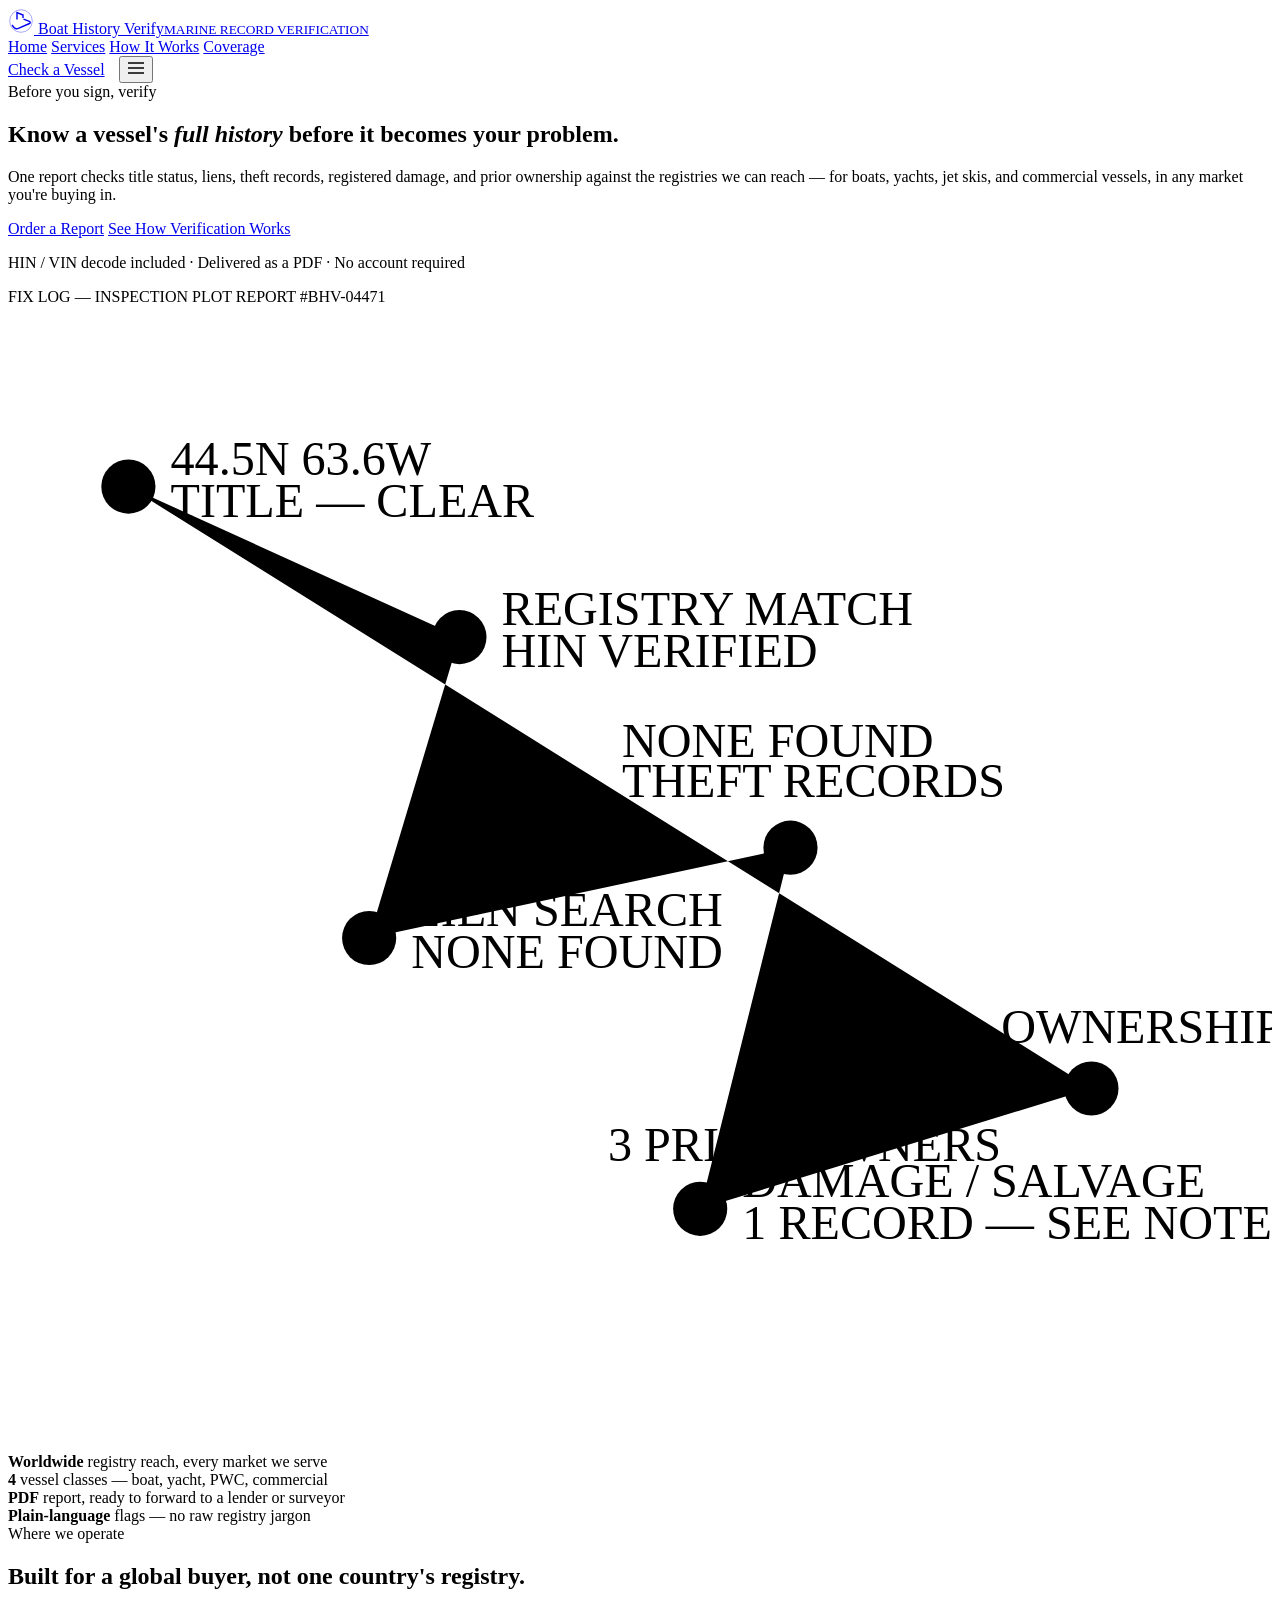
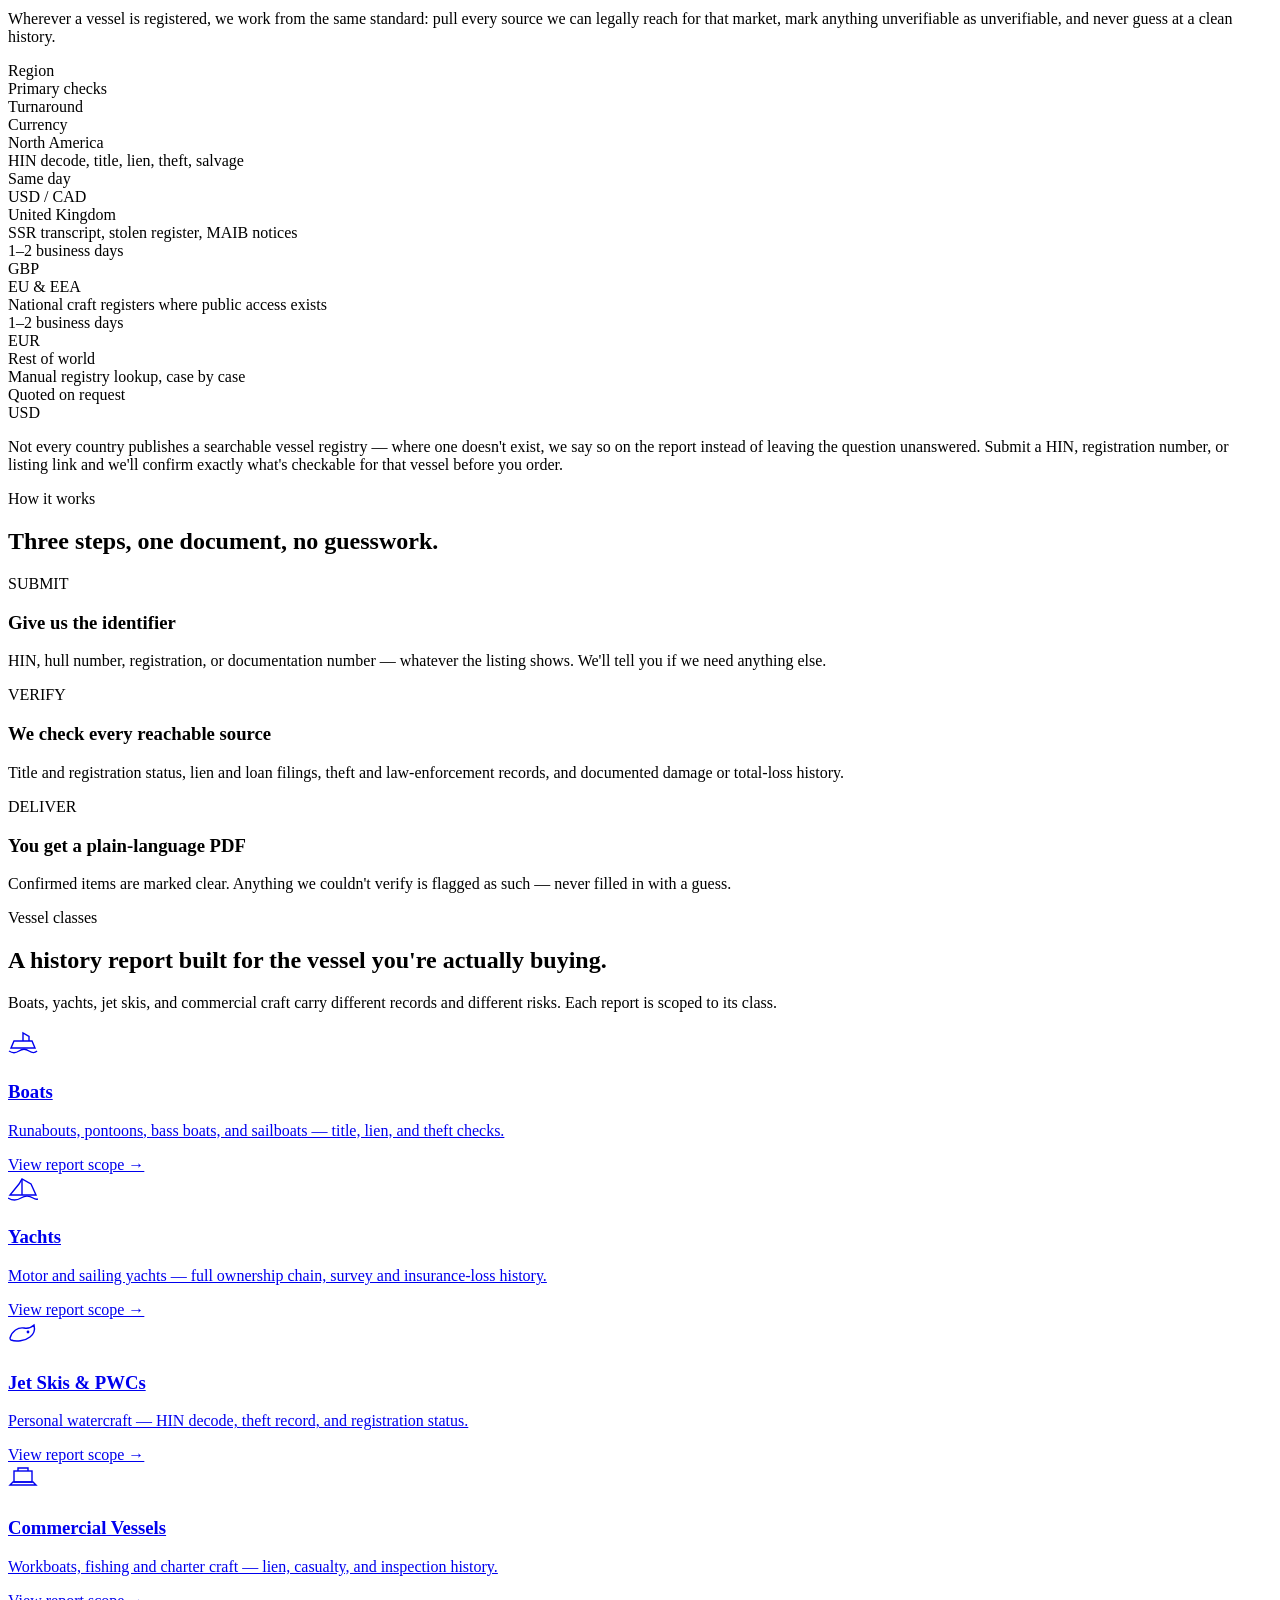
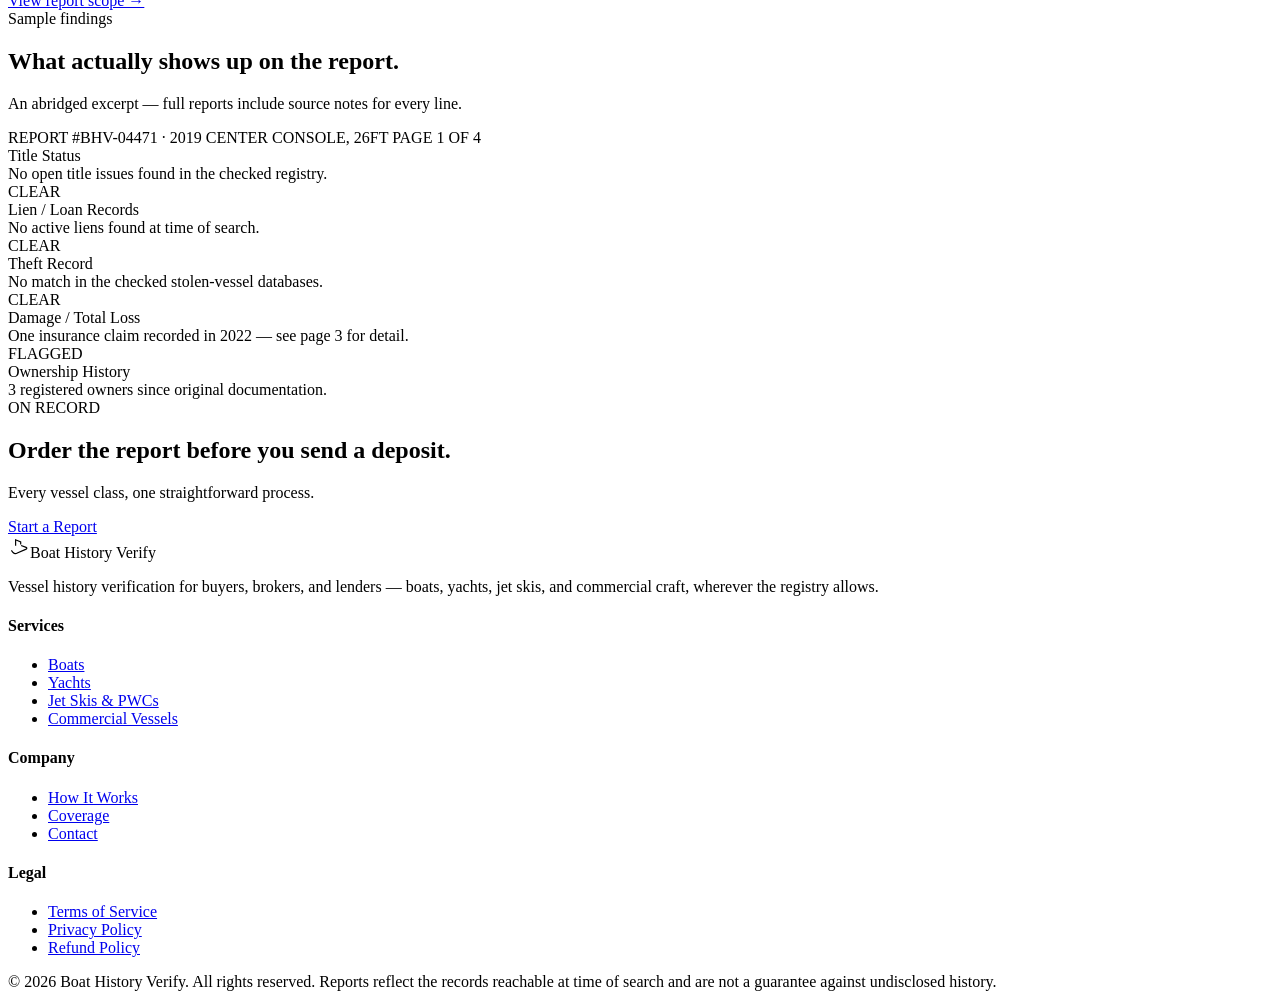
==== index.html @ 454a1ae3 "Create index.html" ====
<!DOCTYPE html>
<html lang="en">
<head>
<meta charset="UTF-8">
<meta name="viewport" content="width=device-width, initial-scale=1.0">
<title>Boat History Verify — Vessel History Reports, Worldwide</title>
<meta name="description" content="Verify a boat, yacht, jet ski, or commercial vessel before you buy. Title, lien, theft, and damage history checked against available registries worldwide.">
<link rel="icon" href="data:,">
<link rel="stylesheet" href="styles.css">
</head>
<body>

<header class="site-header">
  <div class="wrap">
    <a href="index.html" class="brand">
      <span class="mark">
        <svg width="26" height="26" viewBox="0 0 26 26" fill="none">
          <path d="M4 17L6 19.5C7.5 21 9.5 21 11 20L21.5 15.5C22.5 15 22.5 13.8 21.4 13.4L15.5 11.2" stroke="currentColor" stroke-width="1.4"/>
          <path d="M9 11.5V4.5L15 7V10" stroke="currentColor" stroke-width="1.4"/>
          <circle cx="13" cy="13" r="11.3" stroke="currentColor" stroke-width="1" opacity="0.35"/>
        </svg>
      </span>
      <span>Boat History Verify<small>MARINE RECORD VERIFICATION</small></span>
    </a>

    <nav class="primary-nav" id="primaryNav">
      <a href="index.html" class="active">Home</a>
      <a href="services.html">Services</a>
      <a href="index.html#how-it-works">How It Works</a>
      <a href="index.html#coverage">Coverage</a>
    </nav>

    <div style="display:flex; align-items:center; gap:14px;">
      <a href="services.html" class="btn btn-brass header-cta">Check a Vessel</a>
      <button class="menu-toggle" id="menuToggle" aria-label="Toggle menu" aria-expanded="false">
        <svg width="18" height="18" viewBox="0 0 18 18" fill="none"><path d="M1 4H17M1 9H17M1 14H17" stroke="currentColor" stroke-width="1.5"/></svg>
      </button>
    </div>
  </div>
</header>

<section class="hero chart-ground">
  <div class="wrap">
    <div>
      <span class="eyebrow">Before you sign, verify</span>
      <h1>Know a vessel's <em>full history</em> before it becomes your problem.</h1>
      <p class="lede">One report checks title status, liens, theft records, registered damage, and prior ownership against the registries we can reach — for boats, yachts, jet skis, and commercial vessels, in any market you're buying in.</p>
      <div class="cta-row">
        <a href="services.html" class="btn btn-brass">Order a Report</a>
        <a href="#how-it-works" class="btn btn-ghost">See How Verification Works</a>
      </div>
      <p class="fine">HIN / VIN decode included · Delivered as a PDF · No account required</p>
    </div>

    <div class="chartfix reveal">
      <div class="chartfix-head">
        <span>FIX LOG — INSPECTION PLOT</span>
        <span>REPORT #BHV-04471</span>
      </div>
      <svg viewBox="0 0 420 380" xmlns="http://www.w3.org/2000/svg">
        <path class="fix-route" d="M40,60 L150,110 L120,210 L260,180 L230,300 L360,260"/>

        <g class="fix-pin">
          <circle cx="40" cy="60" r="4"/>
          <circle class="ring" cx="40" cy="60" r="9"/>
        </g>
        <text x="54" y="56" class="fix-label dim">44.5N 63.6W</text>
        <text x="54" y="70" class="fix-label status">TITLE — CLEAR</text>

        <g class="fix-pin">
          <circle cx="150" cy="110" r="4"/>
          <circle class="ring" cx="150" cy="110" r="9"/>
        </g>
        <text x="164" y="106" class="fix-label dim">REGISTRY MATCH</text>
        <text x="164" y="120" class="fix-label status">HIN VERIFIED</text>

        <g class="fix-pin">
          <circle cx="120" cy="210" r="4"/>
          <circle class="ring" cx="120" cy="210" r="9"/>
        </g>
        <text x="134" y="206" class="fix-label dim">LIEN SEARCH</text>
        <text x="134" y="220" class="fix-label status">NONE FOUND</text>

        <g class="fix-pin">
          <circle cx="260" cy="180" r="4"/>
          <circle class="ring" cx="260" cy="180" r="9"/>
        </g>
        <text x="204" y="163" class="fix-label dim">THEFT RECORDS</text>
        <text x="204" y="150" class="fix-label status">NONE FOUND</text>

        <g class="fix-pin">
          <circle cx="230" cy="300" r="4"/>
          <circle class="ring" cx="230" cy="300" r="9"/>
        </g>
        <text x="244" y="296" class="fix-label dim">DAMAGE / SALVAGE</text>
        <text x="244" y="310" class="fix-label status">1 RECORD — SEE NOTE</text>

        <g class="fix-pin">
          <circle cx="360" cy="260" r="4"/>
          <circle class="ring" cx="360" cy="260" r="9"/>
        </g>
        <text x="330" y="245" class="fix-label dim">OWNERSHIP</text>
        <text x="330" y="284" text-anchor="end" class="fix-label status">3 PRIOR OWNERS</text>
      </svg>
    </div>
  </div>
</section>

<div class="trust-strip">
  <div class="wrap">
    <div class="trust-item"><b>Worldwide</b> registry reach, every market we serve</div>
    <div class="trust-item"><b>4</b> vessel classes — boat, yacht, PWC, commercial</div>
    <div class="trust-item"><b>PDF</b> report, ready to forward to a lender or surveyor</div>
    <div class="trust-item"><b>Plain-language</b> flags — no raw registry jargon</div>
  </div>
</div>

<section class="section on-paper" id="coverage">
  <div class="wrap">
    <div class="section-head">
      <span class="eyebrow">Where we operate</span>
      <h2>Built for a global buyer, not one country's registry.</h2>
      <p>Wherever a vessel is registered, we work from the same standard: pull every source we can legally reach for that market, mark anything unverifiable as unverifiable, and never guess at a clean history.</p>
    </div>

    <div class="ledger">
      <div class="ledger-row head">
        <div class="ledger-cell">Region</div>
        <div class="ledger-cell">Primary checks</div>
        <div class="ledger-cell">Turnaround</div>
        <div class="ledger-cell">Currency</div>
      </div>
      <div class="ledger-row">
        <div class="ledger-cell">North America</div>
        <div class="ledger-cell">HIN decode, title, lien, theft, salvage</div>
        <div class="ledger-cell">Same day</div>
        <div class="ledger-cell">USD / CAD</div>
      </div>
      <div class="ledger-row">
        <div class="ledger-cell">United Kingdom</div>
        <div class="ledger-cell">SSR transcript, stolen register, MAIB notices</div>
        <div class="ledger-cell">1–2 business days</div>
        <div class="ledger-cell">GBP</div>
      </div>
      <div class="ledger-row">
        <div class="ledger-cell">EU &amp; EEA</div>
        <div class="ledger-cell">National craft registers where public access exists</div>
        <div class="ledger-cell">1–2 business days</div>
        <div class="ledger-cell">EUR</div>
      </div>
      <div class="ledger-row">
        <div class="ledger-cell">Rest of world</div>
        <div class="ledger-cell">Manual registry lookup, case by case</div>
        <div class="ledger-cell">Quoted on request</div>
        <div class="ledger-cell">USD</div>
      </div>
    </div>
    <p class="coverage-note">Not every country publishes a searchable vessel registry — where one doesn't exist, we say so on the report instead of leaving the question unanswered. Submit a HIN, registration number, or listing link and we'll confirm exactly what's checkable for that vessel before you order.</p>
  </div>
</section>

<section class="section" id="how-it-works">
  <div class="wrap">
    <div class="section-head">
      <span class="eyebrow">How it works</span>
      <h2>Three steps, one document, no guesswork.</h2>
    </div>
    <div class="process-grid">
      <div class="process-step">
        <span class="stage">SUBMIT</span>
        <h3>Give us the identifier</h3>
        <p>HIN, hull number, registration, or documentation number — whatever the listing shows. We'll tell you if we need anything else.</p>
      </div>
      <div class="process-step">
        <span class="stage">VERIFY</span>
        <h3>We check every reachable source</h3>
        <p>Title and registration status, lien and loan filings, theft and law-enforcement records, and documented damage or total-loss history.</p>
      </div>
      <div class="process-step">
        <span class="stage">DELIVER</span>
        <h3>You get a plain-language PDF</h3>
        <p>Confirmed items are marked clear. Anything we couldn't verify is flagged as such — never filled in with a guess.</p>
      </div>
    </div>
  </div>
</section>

<section class="section">
  <div class="wrap">
    <div class="section-head">
      <span class="eyebrow">Vessel classes</span>
      <h2>A history report built for the vessel you're actually buying.</h2>
      <p>Boats, yachts, jet skis, and commercial craft carry different records and different risks. Each report is scoped to its class.</p>
    </div>
    <div class="vessel-grid">
      <a href="services.html#boats" class="vessel-card reveal">
        <div class="icon"><svg width="30" height="30" viewBox="0 0 30 30" fill="none"><path d="M3 20L27 20L24 13H6L3 20Z" stroke="currentColor" stroke-width="1.4"/><path d="M15 13V5L21 8.5V13" stroke="currentColor" stroke-width="1.4"/><path d="M1 23C4 25 8 25 11 23C14 21 18 21 21 23C24 25 27 25 29 23" stroke="currentColor" stroke-width="1.4"/></svg></div>
        <h3>Boats</h3>
        <p>Runabouts, pontoons, bass boats, and sailboats — title, lien, and theft checks.</p>
        <span class="go">View report scope →</span>
      </a>
      <a href="services.html#yachts" class="vessel-card reveal">
        <div class="icon"><svg width="30" height="30" viewBox="0 0 30 30" fill="none"><path d="M2 21L28 21L23 10L14 5L11 10L2 21Z" stroke="currentColor" stroke-width="1.4"/><path d="M14 5V21" stroke="currentColor" stroke-width="1.4"/><path d="M0 24C4 26.5 9 26.5 13 24C17 21.5 21 21.5 25 24C27 25.3 28.5 25.5 30 25" stroke="currentColor" stroke-width="1.4"/></svg></div>
        <h3>Yachts</h3>
        <p>Motor and sailing yachts — full ownership chain, survey and insurance-loss history.</p>
        <span class="go">View report scope →</span>
      </a>
      <a href="services.html#jetskis" class="vessel-card reveal">
        <div class="icon"><svg width="30" height="30" viewBox="0 0 30 30" fill="none"><path d="M2 19C4 12 10 8 16 9C21 10 24 8 26 6C27 10 26 15 22 18C17 22 8 23 3 21C2 20.5 2 19.5 2 19Z" stroke="currentColor" stroke-width="1.4"/><circle cx="20" cy="13" r="1.4" fill="currentColor"/></svg></div>
        <h3>Jet Skis &amp; PWCs</h3>
        <p>Personal watercraft — HIN decode, theft record, and registration status.</p>
        <span class="go">View report scope →</span>
      </a>
      <a href="services.html#commercial" class="vessel-card reveal">
        <div class="icon"><svg width="30" height="30" viewBox="0 0 30 30" fill="none"><rect x="6" y="7" width="18" height="11" stroke="currentColor" stroke-width="1.4"/><path d="M2 21L28 21L25 18H5L2 21Z" stroke="currentColor" stroke-width="1.4"/><path d="M10 7V4H20V7" stroke="currentColor" stroke-width="1.4"/></svg></div>
        <h3>Commercial Vessels</h3>
        <p>Workboats, fishing and charter craft — lien, casualty, and inspection history.</p>
        <span class="go">View report scope →</span>
      </a>
    </div>
  </div>
</section>

<section class="section on-paper">
  <div class="wrap">
    <div class="section-head">
      <span class="eyebrow">Sample findings</span>
      <h2>What actually shows up on the report.</h2>
      <p>An abridged excerpt — full reports include source notes for every line.</p>
    </div>
    <div class="sample-report">
      <div class="rep-head">
        <span>REPORT #BHV-04471 · 2019 CENTER CONSOLE, 26FT</span>
        <span>PAGE 1 OF 4</span>
      </div>
      <div class="rep-line">
        <div><div class="label">Title Status</div><div class="desc">No open title issues found in the checked registry.</div></div>
        <div class="status-tag status-clear">CLEAR</div>
      </div>
      <div class="rep-line">
        <div><div class="label">Lien / Loan Records</div><div class="desc">No active liens found at time of search.</div></div>
        <div class="status-tag status-clear">CLEAR</div>
      </div>
      <div class="rep-line">
        <div><div class="label">Theft Record</div><div class="desc">No match in the checked stolen-vessel databases.</div></div>
        <div class="status-tag status-clear">CLEAR</div>
      </div>
      <div class="rep-line">
        <div><div class="label">Damage / Total Loss</div><div class="desc">One insurance claim recorded in 2022 — see page 3 for detail.</div></div>
        <div class="status-tag status-flag">FLAGGED</div>
      </div>
      <div class="rep-line">
        <div><div class="label">Ownership History</div><div class="desc">3 registered owners since original documentation.</div></div>
        <div class="status-tag status-clear">ON RECORD</div>
      </div>
    </div>
  </div>
</section>

<section class="cta-band">
  <div class="wrap">
    <h2>Order the report before you send a deposit.</h2>
    <p>Every vessel class, one straightforward process.</p>
    <div class="cta-row">
      <a href="services.html" class="btn btn-brass">Start a Report</a>
    </div>
  </div>
</section>

<footer class="site-footer">
  <div class="wrap">
    <div class="footer-grid">
      <div class="footer-about">
        <div class="brand"><span class="mark"><svg width="22" height="22" viewBox="0 0 26 26" fill="none"><path d="M4 17L6 19.5C7.5 21 9.5 21 11 20L21.5 15.5C22.5 15 22.5 13.8 21.4 13.4L15.5 11.2" stroke="currentColor" stroke-width="1.4"/><path d="M9 11.5V4.5L15 7V10" stroke="currentColor" stroke-width="1.4"/></svg></span>Boat History Verify</div>
        <p>Vessel history verification for buyers, brokers, and lenders — boats, yachts, jet skis, and commercial craft, wherever the registry allows.</p>
      </div>
      <div>
        <h4>Services</h4>
        <ul>
          <li><a href="services.html#boats">Boats</a></li>
          <li><a href="services.html#yachts">Yachts</a></li>
          <li><a href="services.html#jetskis">Jet Skis &amp; PWCs</a></li>
          <li><a href="services.html#commercial">Commercial Vessels</a></li>
        </ul>
      </div>
      <div>
        <h4>Company</h4>
        <ul>
          <li><a href="index.html#how-it-works">How It Works</a></li>
          <li><a href="index.html#coverage">Coverage</a></li>
          <li><a href="mailto:support@boathistoryverify.com">Contact</a></li>
        </ul>
      </div>
      <div>
        <h4>Legal</h4>
        <ul>
          <li><a href="#">Terms of Service</a></li>
          <li><a href="#">Privacy Policy</a></li>
          <li><a href="#">Refund Policy</a></li>
        </ul>
      </div>
    </div>
    <div class="footer-bottom">
      <span>© 2026 Boat History Verify. All rights reserved.</span>
      <span>Reports reflect the records reachable at time of search and are not a guarantee against undisclosed history.</span>
    </div>
  </div>
</footer>

<script src="script.js"></script>
</body>
</html>
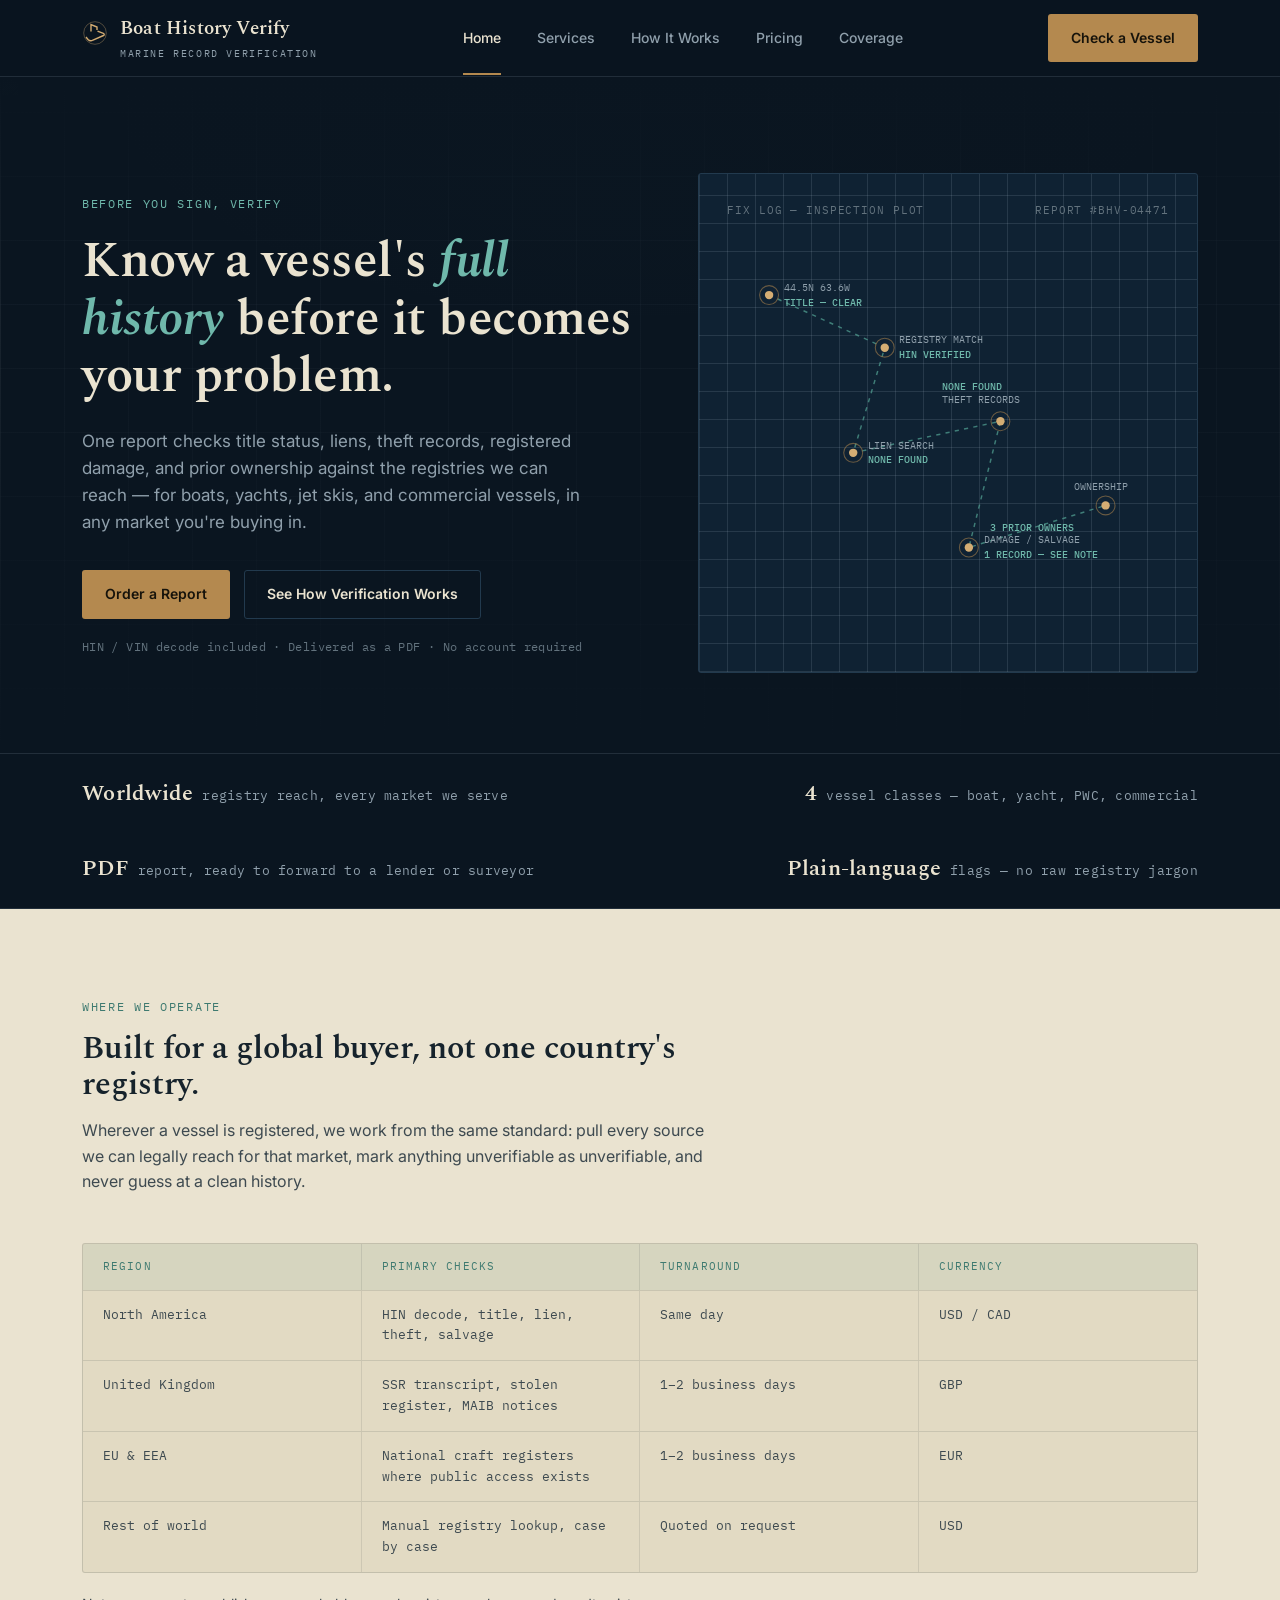
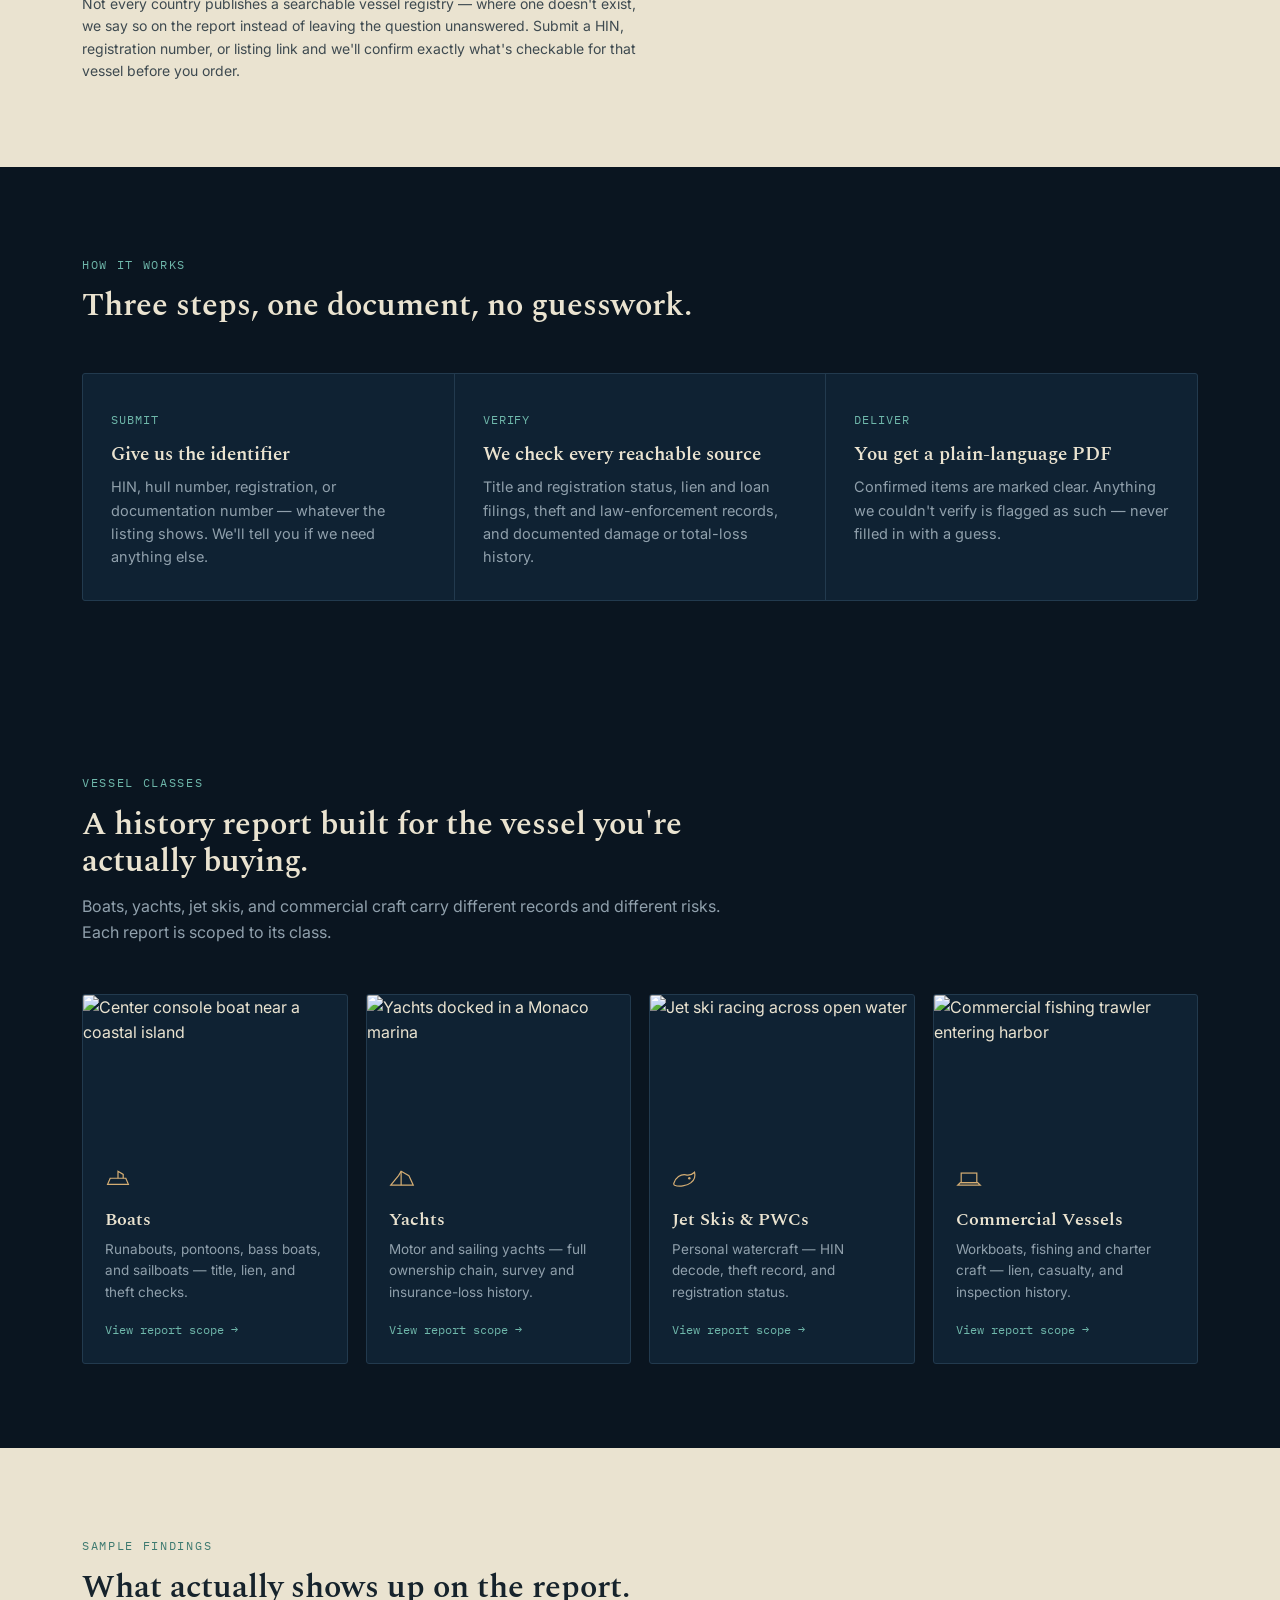
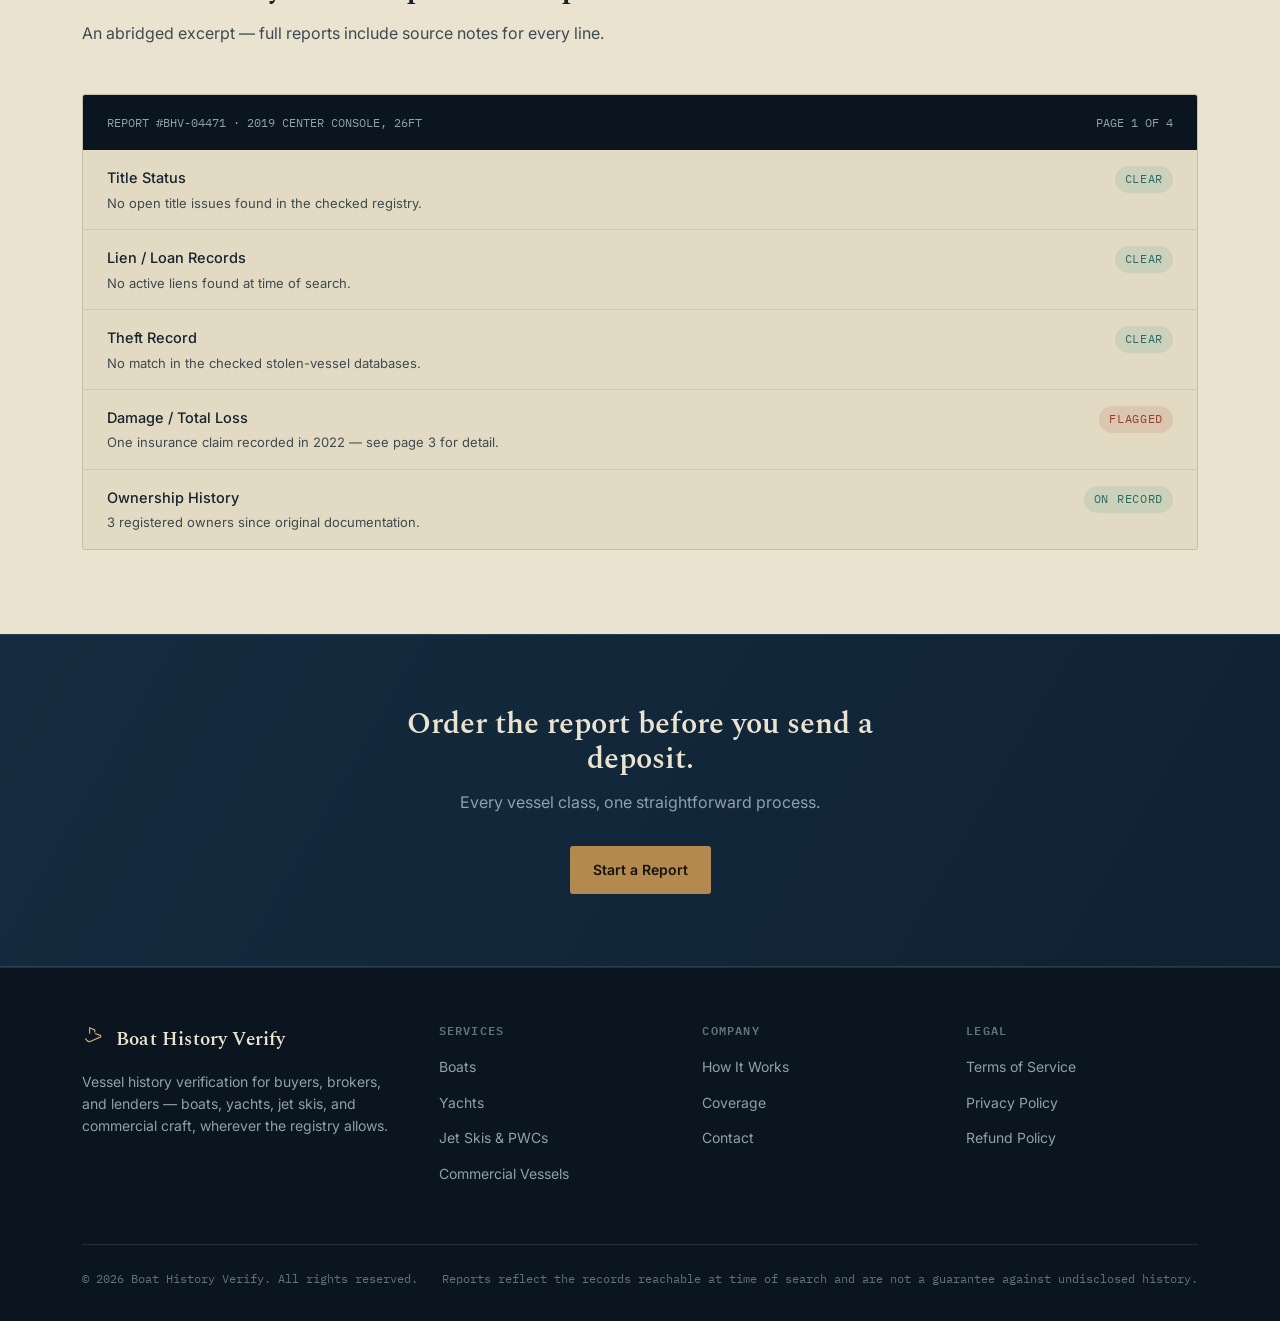
==== commit fb879706: "Add files via upload" ====
--- a/index.html
+++ b/index.html
@@ -27,11 +27,12 @@
       <a href="index.html" class="active">Home</a>
       <a href="services.html">Services</a>
       <a href="index.html#how-it-works">How It Works</a>
+      <a href="services.html#pricing">Pricing</a>
       <a href="index.html#coverage">Coverage</a>
     </nav>
 
     <div style="display:flex; align-items:center; gap:14px;">
-      <a href="services.html" class="btn btn-brass header-cta">Check a Vessel</a>
+      <a href="services.html#pricing" class="btn btn-brass header-cta">Check a Vessel</a>
       <button class="menu-toggle" id="menuToggle" aria-label="Toggle menu" aria-expanded="false">
         <svg width="18" height="18" viewBox="0 0 18 18" fill="none"><path d="M1 4H17M1 9H17M1 14H17" stroke="currentColor" stroke-width="1.5"/></svg>
       </button>
@@ -40,13 +41,16 @@
 </header>
 
 <section class="hero chart-ground">
+  <div class="hero-photo">
+    <img src="https://images.unsplash.com/photo-1683290846185-dca373e8f5f6?fm=jpg&q=80&w=2400&auto=format&fit=crop" alt="" loading="eager">
+  </div>
   <div class="wrap">
     <div>
       <span class="eyebrow">Before you sign, verify</span>
       <h1>Know a vessel's <em>full history</em> before it becomes your problem.</h1>
       <p class="lede">One report checks title status, liens, theft records, registered damage, and prior ownership against the registries we can reach — for boats, yachts, jet skis, and commercial vessels, in any market you're buying in.</p>
       <div class="cta-row">
-        <a href="services.html" class="btn btn-brass">Order a Report</a>
+        <a href="services.html#pricing" class="btn btn-brass">Order a Report</a>
         <a href="#how-it-works" class="btn btn-ghost">See How Verification Works</a>
       </div>
       <p class="fine">HIN / VIN decode included · Delivered as a PDF · No account required</p>
@@ -194,28 +198,40 @@
     </div>
     <div class="vessel-grid">
       <a href="services.html#boats" class="vessel-card reveal">
-        <div class="icon"><svg width="30" height="30" viewBox="0 0 30 30" fill="none"><path d="M3 20L27 20L24 13H6L3 20Z" stroke="currentColor" stroke-width="1.4"/><path d="M15 13V5L21 8.5V13" stroke="currentColor" stroke-width="1.4"/><path d="M1 23C4 25 8 25 11 23C14 21 18 21 21 23C24 25 27 25 29 23" stroke="currentColor" stroke-width="1.4"/></svg></div>
-        <h3>Boats</h3>
-        <p>Runabouts, pontoons, bass boats, and sailboats — title, lien, and theft checks.</p>
-        <span class="go">View report scope →</span>
+        <div class="photo"><img src="https://images.unsplash.com/photo-1578833756328-582bf6c00b8b?fm=jpg&q=75&w=800&auto=format&fit=crop" alt="Center console boat near a coastal island" loading="lazy"></div>
+        <div class="body">
+          <div class="icon"><svg width="26" height="26" viewBox="0 0 30 30" fill="none"><path d="M3 20L27 20L24 13H6L3 20Z" stroke="currentColor" stroke-width="1.4"/><path d="M15 13V5L21 8.5V13" stroke="currentColor" stroke-width="1.4"/></svg></div>
+          <h3>Boats</h3>
+          <p>Runabouts, pontoons, bass boats, and sailboats — title, lien, and theft checks.</p>
+          <span class="go">View report scope →</span>
+        </div>
       </a>
       <a href="services.html#yachts" class="vessel-card reveal">
-        <div class="icon"><svg width="30" height="30" viewBox="0 0 30 30" fill="none"><path d="M2 21L28 21L23 10L14 5L11 10L2 21Z" stroke="currentColor" stroke-width="1.4"/><path d="M14 5V21" stroke="currentColor" stroke-width="1.4"/><path d="M0 24C4 26.5 9 26.5 13 24C17 21.5 21 21.5 25 24C27 25.3 28.5 25.5 30 25" stroke="currentColor" stroke-width="1.4"/></svg></div>
-        <h3>Yachts</h3>
-        <p>Motor and sailing yachts — full ownership chain, survey and insurance-loss history.</p>
-        <span class="go">View report scope →</span>
+        <div class="photo"><img src="https://images.unsplash.com/photo-1683290846185-dca373e8f5f6?fm=jpg&q=75&w=800&auto=format&fit=crop" alt="Yachts docked in a Monaco marina" loading="lazy"></div>
+        <div class="body">
+          <div class="icon"><svg width="26" height="26" viewBox="0 0 30 30" fill="none"><path d="M2 21L28 21L23 10L14 5L11 10L2 21Z" stroke="currentColor" stroke-width="1.4"/><path d="M14 5V21" stroke="currentColor" stroke-width="1.4"/></svg></div>
+          <h3>Yachts</h3>
+          <p>Motor and sailing yachts — full ownership chain, survey and insurance-loss history.</p>
+          <span class="go">View report scope →</span>
+        </div>
       </a>
       <a href="services.html#jetskis" class="vessel-card reveal">
-        <div class="icon"><svg width="30" height="30" viewBox="0 0 30 30" fill="none"><path d="M2 19C4 12 10 8 16 9C21 10 24 8 26 6C27 10 26 15 22 18C17 22 8 23 3 21C2 20.5 2 19.5 2 19Z" stroke="currentColor" stroke-width="1.4"/><circle cx="20" cy="13" r="1.4" fill="currentColor"/></svg></div>
-        <h3>Jet Skis &amp; PWCs</h3>
-        <p>Personal watercraft — HIN decode, theft record, and registration status.</p>
-        <span class="go">View report scope →</span>
+        <div class="photo"><img src="https://images.unsplash.com/photo-1567709042753-4562f9928608?fm=jpg&q=75&w=800&auto=format&fit=crop" alt="Jet ski racing across open water" loading="lazy"></div>
+        <div class="body">
+          <div class="icon"><svg width="26" height="26" viewBox="0 0 30 30" fill="none"><path d="M2 19C4 12 10 8 16 9C21 10 24 8 26 6C27 10 26 15 22 18C17 22 8 23 3 21C2 20.5 2 19.5 2 19Z" stroke="currentColor" stroke-width="1.4"/><circle cx="20" cy="13" r="1.4" fill="currentColor"/></svg></div>
+          <h3>Jet Skis &amp; PWCs</h3>
+          <p>Personal watercraft — HIN decode, theft record, and registration status.</p>
+          <span class="go">View report scope →</span>
+        </div>
       </a>
       <a href="services.html#commercial" class="vessel-card reveal">
-        <div class="icon"><svg width="30" height="30" viewBox="0 0 30 30" fill="none"><rect x="6" y="7" width="18" height="11" stroke="currentColor" stroke-width="1.4"/><path d="M2 21L28 21L25 18H5L2 21Z" stroke="currentColor" stroke-width="1.4"/><path d="M10 7V4H20V7" stroke="currentColor" stroke-width="1.4"/></svg></div>
-        <h3>Commercial Vessels</h3>
-        <p>Workboats, fishing and charter craft — lien, casualty, and inspection history.</p>
-        <span class="go">View report scope →</span>
+        <div class="photo"><img src="https://images.unsplash.com/photo-1687706418918-1c95d829b478?fm=jpg&q=75&w=800&auto=format&fit=crop" alt="Commercial fishing trawler entering harbor" loading="lazy"></div>
+        <div class="body">
+          <div class="icon"><svg width="26" height="26" viewBox="0 0 30 30" fill="none"><rect x="6" y="7" width="18" height="11" stroke="currentColor" stroke-width="1.4"/><path d="M2 21L28 21L25 18H5L2 21Z" stroke="currentColor" stroke-width="1.4"/></svg></div>
+          <h3>Commercial Vessels</h3>
+          <p>Workboats, fishing and charter craft — lien, casualty, and inspection history.</p>
+          <span class="go">View report scope →</span>
+        </div>
       </a>
     </div>
   </div>
@@ -262,7 +278,7 @@
     <h2>Order the report before you send a deposit.</h2>
     <p>Every vessel class, one straightforward process.</p>
     <div class="cta-row">
-      <a href="services.html" class="btn btn-brass">Start a Report</a>
+      <a href="services.html#pricing" class="btn btn-brass">Start a Report</a>
     </div>
   </div>
 </section>
--- a/styles.css
+++ b/styles.css
@@ -0,0 +1,872 @@
+/* ==========================================================================
+   Boat History Verify — Design System
+   Concept: an admiralty chart & inspection ledger. Deep chart-navy grounds,
+   brass position-fix markers, oxidized-copper accent, parchment ledger
+   panels for data-heavy content.
+   ========================================================================== */
+
+@import url('https://fonts.googleapis.com/css2?family=Spectral:ital,wght@0,400;0,500;0,600;1,400&family=Inter:wght@400;500;600;700&family=IBM+Plex+Mono:wght@400;500&display=swap');
+
+:root{
+  --ink:        #0A1520;
+  --ink-2:      #0F2233;
+  --ink-3:      #142B3F;
+  --line:       #223A4E;
+  --line-soft:  rgba(178, 196, 212, 0.14);
+  --fog:        #90A0AC;
+  --fog-dim:    #62727D;
+  --paper:      #EAE3D0;
+  --paper-2:    #E2DAC3;
+  --ink-text:   #16232C;
+  --ink-text-2: #3E4A50;
+  --brass:      #B4894F;
+  --brass-lt:   #D4AD73;
+  --verdigris:  #4F9C8F;
+  --verdigris-lt: #6FB8AB;
+  --danger:     #B4553F;
+
+  --serif: 'Spectral', Georgia, serif;
+  --sans: 'Inter', -apple-system, BlinkMacSystemFont, sans-serif;
+  --mono: 'IBM Plex Mono', 'SFMono-Regular', Menlo, monospace;
+
+  --max: 1180px;
+  --radius: 3px;
+}
+
+*, *::before, *::after{ box-sizing: border-box; }
+html{ scroll-behavior: smooth; }
+@media (prefers-reduced-motion: reduce){
+  html{ scroll-behavior: auto; }
+  *, *::before, *::after{ animation-duration: 0.001ms !important; animation-iteration-count: 1 !important; transition-duration: 0.001ms !important; }
+}
+
+body{
+  margin: 0;
+  background: var(--ink);
+  color: var(--paper);
+  font-family: var(--sans);
+  font-size: 16px;
+  line-height: 1.6;
+  -webkit-font-smoothing: antialiased;
+}
+
+img{ max-width: 100%; display: block; }
+a{ color: inherit; text-decoration: none; }
+ul{ margin: 0; padding: 0; list-style: none; }
+h1,h2,h3,h4{ font-family: var(--serif); font-weight: 600; margin: 0; line-height: 1.15; }
+p{ margin: 0; }
+
+:focus-visible{
+  outline: 2px solid var(--brass-lt);
+  outline-offset: 3px;
+}
+
+.wrap{
+  max-width: var(--max);
+  margin: 0 auto;
+  padding: 0 32px;
+}
+
+.eyebrow{
+  font-family: var(--mono);
+  font-size: 12px;
+  letter-spacing: 0.14em;
+  text-transform: uppercase;
+  color: var(--verdigris-lt);
+}
+
+/* ---------- chart-grid texture ---------- */
+.chart-ground{
+  position: relative;
+  background-image:
+    repeating-linear-gradient(0deg, var(--line-soft) 0px, var(--line-soft) 1px, transparent 1px, transparent 64px),
+    repeating-linear-gradient(90deg, var(--line-soft) 0px, var(--line-soft) 1px, transparent 1px, transparent 64px);
+  background-position: center top;
+}
+.chart-ground::before{
+  content: "";
+  position: absolute;
+  inset: 0;
+  background: radial-gradient(ellipse 70% 60% at 50% 0%, rgba(79,156,143,0.10), transparent 60%);
+  pointer-events: none;
+}
+
+/* ---------- header ---------- */
+.site-header{
+  position: sticky;
+  top: 0;
+  z-index: 100;
+  background: rgba(10,21,32,0.92);
+  backdrop-filter: blur(8px);
+  border-bottom: 1px solid var(--line-soft);
+}
+.site-header .wrap{
+  display: flex;
+  align-items: center;
+  justify-content: space-between;
+  height: 76px;
+}
+.brand{
+  display: flex;
+  align-items: center;
+  gap: 12px;
+  font-family: var(--serif);
+  font-size: 19px;
+  font-weight: 600;
+  color: var(--paper);
+  letter-spacing: 0.01em;
+}
+.brand .mark{ color: var(--brass-lt); }
+.brand small{
+  display: block;
+  font-family: var(--mono);
+  font-size: 10px;
+  letter-spacing: 0.16em;
+  color: var(--fog);
+  font-weight: 400;
+  margin-top: 2px;
+}
+
+nav.primary-nav{ display: flex; align-items: center; gap: 36px; }
+nav.primary-nav a{
+  font-size: 14px;
+  font-weight: 500;
+  color: var(--fog);
+  transition: color 0.2s ease;
+  position: relative;
+}
+nav.primary-nav a:hover{ color: var(--paper); }
+nav.primary-nav a.active{ color: var(--paper); }
+nav.primary-nav a.active::after{
+  content: "";
+  position: absolute;
+  left: 0; right: 0; bottom: -26px;
+  height: 2px;
+  background: var(--brass);
+}
+
+.btn{
+  display: inline-flex;
+  align-items: center;
+  gap: 8px;
+  font-family: var(--sans);
+  font-size: 14px;
+  font-weight: 600;
+  padding: 12px 22px;
+  border-radius: var(--radius);
+  border: 1px solid transparent;
+  cursor: pointer;
+  transition: all 0.2s ease;
+  white-space: nowrap;
+}
+.btn-brass{
+  background: var(--brass);
+  color: #16130B;
+}
+.btn-brass:hover{ background: var(--brass-lt); }
+.btn-ghost{
+  border-color: var(--line);
+  color: var(--paper);
+  background: transparent;
+}
+.btn-ghost:hover{ border-color: var(--brass); color: var(--brass-lt); }
+
+.menu-toggle{
+  display: none;
+  background: none;
+  border: 1px solid var(--line);
+  color: var(--paper);
+  width: 40px; height: 40px;
+  border-radius: var(--radius);
+  cursor: pointer;
+  align-items: center;
+  justify-content: center;
+}
+
+/* ---------- hero ---------- */
+.hero{
+  padding: 96px 0 80px;
+}
+.hero .wrap{
+  display: grid;
+  grid-template-columns: 1.05fr 0.95fr;
+  gap: 64px;
+  align-items: center;
+}
+.hero h1{
+  font-size: 50px;
+  color: var(--paper);
+  margin-top: 18px;
+  letter-spacing: -0.01em;
+}
+.hero h1 em{
+  font-style: italic;
+  color: var(--verdigris-lt);
+}
+.hero .lede{
+  margin-top: 22px;
+  font-size: 17px;
+  color: var(--fog);
+  max-width: 46ch;
+}
+.hero .cta-row{
+  margin-top: 34px;
+  display: flex;
+  gap: 14px;
+  align-items: center;
+  flex-wrap: wrap;
+}
+.hero .fine{
+  margin-top: 18px;
+  font-family: var(--mono);
+  font-size: 12px;
+  color: var(--fog-dim);
+  letter-spacing: 0.03em;
+}
+
+/* ---------- chart-fix signature graphic ---------- */
+.chartfix{
+  position: relative;
+  background: var(--ink-2);
+  border: 1px solid var(--line);
+  border-radius: var(--radius);
+  padding: 28px;
+  aspect-ratio: 1 / 1;
+  overflow: hidden;
+}
+.chartfix::before{
+  content: "";
+  position: absolute; inset: 0;
+  background-image:
+    repeating-linear-gradient(0deg, var(--line-soft) 0px, var(--line-soft) 1px, transparent 1px, transparent 28px),
+    repeating-linear-gradient(90deg, var(--line-soft) 0px, var(--line-soft) 1px, transparent 1px, transparent 28px);
+}
+.chartfix-head{
+  position: relative;
+  display: flex;
+  justify-content: space-between;
+  font-family: var(--mono);
+  font-size: 11px;
+  color: var(--fog-dim);
+  letter-spacing: 0.08em;
+  margin-bottom: 12px;
+}
+.chartfix svg{ position: relative; width: 100%; height: auto; }
+.fix-route{
+  fill: none;
+  stroke: var(--verdigris);
+  stroke-width: 1.4;
+  stroke-dasharray: 4 5;
+  opacity: 0.75;
+}
+.fix-pin circle{ fill: var(--brass-lt); }
+.fix-pin .ring{
+  fill: none;
+  stroke: var(--brass);
+  stroke-width: 1;
+  opacity: 0.55;
+}
+.fix-label{
+  font-family: var(--mono);
+  font-size: 9.5px;
+  fill: var(--paper);
+}
+.fix-label.dim{ fill: var(--fog); }
+.fix-label.status{ fill: var(--verdigris-lt); font-weight: 500; }
+
+/* ---------- section rhythm ---------- */
+.section{ padding: 84px 0; }
+.section-tight{ padding: 56px 0; }
+.section-head{
+  max-width: 640px;
+  margin-bottom: 48px;
+}
+.section-head h2{
+  font-size: 32px;
+  color: var(--paper);
+  margin-top: 12px;
+}
+.section-head p{
+  margin-top: 14px;
+  color: var(--fog);
+  font-size: 16px;
+}
+.on-paper .section-head h2{ color: var(--ink-text); }
+.on-paper .section-head p{ color: var(--ink-text-2); }
+.on-paper .eyebrow{ color: #3E7A70; }
+
+/* ---------- trust strip ---------- */
+.trust-strip{
+  border-top: 1px solid var(--line-soft);
+  border-bottom: 1px solid var(--line-soft);
+  padding: 22px 0;
+}
+.trust-strip .wrap{
+  display: flex;
+  gap: 40px;
+  align-items: center;
+  justify-content: space-between;
+  flex-wrap: wrap;
+}
+.trust-item{
+  display: flex;
+  align-items: baseline;
+  gap: 9px;
+  font-family: var(--mono);
+  font-size: 13px;
+  color: var(--fog);
+  letter-spacing: 0.02em;
+}
+.trust-item b{
+  font-family: var(--serif);
+  font-size: 22px;
+  color: var(--paper);
+  font-weight: 600;
+}
+
+/* ---------- coverage ledger ---------- */
+.on-paper{ background: var(--paper); color: var(--ink-text); }
+.ledger{
+  border: 1px solid rgba(22,35,44,0.15);
+  border-radius: var(--radius);
+  background: var(--paper-2);
+  overflow: hidden;
+}
+.ledger-row{
+  display: grid;
+  grid-template-columns: 1fr 1fr 1fr 1fr;
+  border-bottom: 1px solid rgba(22,35,44,0.12);
+}
+.ledger-row:last-child{ border-bottom: none; }
+.ledger-cell{
+  padding: 14px 20px;
+  font-family: var(--mono);
+  font-size: 13px;
+  color: var(--ink-text-2);
+  border-right: 1px solid rgba(22,35,44,0.1);
+}
+.ledger-cell:last-child{ border-right: none; }
+.ledger-row.head .ledger-cell{
+  font-size: 11px;
+  letter-spacing: 0.1em;
+  text-transform: uppercase;
+  color: #3E7A70;
+  background: rgba(79,156,143,0.08);
+}
+.coverage-note{
+  margin-top: 20px;
+  font-size: 14px;
+  color: var(--ink-text-2);
+  max-width: 62ch;
+}
+
+/* ---------- process ---------- */
+.process-grid{
+  display: grid;
+  grid-template-columns: repeat(3, 1fr);
+  gap: 1px;
+  background: var(--line);
+  border: 1px solid var(--line);
+  border-radius: var(--radius);
+  overflow: hidden;
+}
+.process-step{
+  background: var(--ink-2);
+  padding: 32px 28px;
+}
+.process-step .stage{
+  font-family: var(--mono);
+  font-size: 12px;
+  color: var(--verdigris-lt);
+  letter-spacing: 0.08em;
+}
+.process-step h3{
+  color: var(--paper);
+  font-size: 19px;
+  margin-top: 12px;
+}
+.process-step p{
+  margin-top: 10px;
+  color: var(--fog);
+  font-size: 14.5px;
+}
+
+/* ---------- vessel card grid (home preview + services) ---------- */
+.vessel-grid{
+  display: grid;
+  grid-template-columns: repeat(4, 1fr);
+  gap: 18px;
+}
+.vessel-card{
+  background: var(--ink-2);
+  border: 1px solid var(--line);
+  border-radius: var(--radius);
+  padding: 26px 22px;
+  transition: border-color 0.2s ease, transform 0.2s ease;
+}
+.vessel-card:hover{ border-color: var(--brass); transform: translateY(-2px); }
+.vessel-card .icon{ color: var(--brass-lt); margin-bottom: 18px; }
+.vessel-card h3{
+  color: var(--paper);
+  font-size: 18px;
+}
+.vessel-card p{
+  margin-top: 8px;
+  color: var(--fog);
+  font-size: 13.5px;
+}
+.vessel-card .go{
+  margin-top: 16px;
+  font-family: var(--mono);
+  font-size: 12px;
+  color: var(--verdigris-lt);
+  display: inline-flex;
+  align-items: center;
+  gap: 6px;
+}
+
+/* ---------- sample report ---------- */
+.sample-report{
+  background: var(--paper-2);
+  border: 1px solid rgba(22,35,44,0.15);
+  border-radius: var(--radius);
+  padding: 0;
+  overflow: hidden;
+}
+.sample-report .rep-head{
+  display: flex;
+  justify-content: space-between;
+  align-items: center;
+  padding: 18px 24px;
+  background: var(--ink);
+  color: var(--paper);
+}
+.sample-report .rep-head span{ font-family: var(--mono); font-size: 12px; color: var(--fog); }
+.rep-line{
+  display: grid;
+  grid-template-columns: 1fr auto;
+  padding: 16px 24px;
+  border-bottom: 1px solid rgba(22,35,44,0.1);
+  font-size: 14.5px;
+}
+.rep-line:last-child{ border-bottom: none; }
+.rep-line .label{ color: var(--ink-text); font-weight: 500; }
+.rep-line .desc{ color: var(--ink-text-2); font-size: 13px; margin-top: 3px; }
+.status-tag{
+  font-family: var(--mono);
+  font-size: 11.5px;
+  letter-spacing: 0.06em;
+  padding: 4px 10px;
+  border-radius: 20px;
+  height: fit-content;
+}
+.status-clear{ background: rgba(79,156,143,0.15); color: #2E6A5F; }
+.status-flag{ background: rgba(180,85,63,0.15); color: #93412D; }
+
+/* ---------- CTA band ---------- */
+.cta-band{
+  background: linear-gradient(120deg, var(--ink-3), var(--ink-2));
+  border-top: 1px solid var(--line-soft);
+  border-bottom: 1px solid var(--line-soft);
+  padding: 72px 0;
+  text-align: center;
+}
+.cta-band h2{ font-size: 30px; color: var(--paper); max-width: 30ch; margin: 0 auto; }
+.cta-band p{ margin-top: 14px; color: var(--fog); }
+.cta-band .cta-row{ justify-content: center; margin-top: 30px; }
+
+/* ---------- footer ---------- */
+footer.site-footer{
+  background: var(--ink);
+  border-top: 1px solid var(--line-soft);
+  padding: 56px 0 32px;
+}
+.footer-grid{
+  display: grid;
+  grid-template-columns: 1.4fr 1fr 1fr 1fr;
+  gap: 32px;
+}
+.footer-grid h4{
+  font-family: var(--mono);
+  font-size: 12px;
+  letter-spacing: 0.1em;
+  text-transform: uppercase;
+  color: var(--fog-dim);
+  margin-bottom: 16px;
+}
+.footer-grid ul li{ margin-bottom: 10px; }
+.footer-grid ul a{ color: var(--fog); font-size: 14px; }
+.footer-grid ul a:hover{ color: var(--brass-lt); }
+.footer-about p{ color: var(--fog); font-size: 14px; max-width: 40ch; margin-top: 14px; }
+.footer-bottom{
+  margin-top: 48px;
+  padding-top: 24px;
+  border-top: 1px solid var(--line-soft);
+  display: flex;
+  justify-content: space-between;
+  align-items: center;
+  flex-wrap: wrap;
+  gap: 12px;
+  font-family: var(--mono);
+  font-size: 12px;
+  color: var(--fog-dim);
+}
+
+/* ---------- services page specifics ---------- */
+.services-hero{ padding: 64px 0 40px; }
+.services-hero h1{ font-size: 40px; color: var(--paper); margin-top: 14px; }
+.services-hero p{ margin-top: 16px; color: var(--fog); max-width: 60ch; font-size: 16.5px; }
+
+.category-nav{
+  display: flex;
+  gap: 10px;
+  flex-wrap: wrap;
+  margin-top: 32px;
+}
+.category-nav a{
+  font-family: var(--mono);
+  font-size: 12.5px;
+  border: 1px solid var(--line);
+  padding: 9px 16px;
+  border-radius: 20px;
+  color: var(--fog);
+  transition: all 0.2s ease;
+}
+.category-nav a:hover{ border-color: var(--brass); color: var(--brass-lt); }
+
+.plate{
+  border: 1px solid var(--line);
+  border-radius: var(--radius);
+  background: var(--ink-2);
+  padding: 48px;
+  margin-bottom: 24px;
+  position: relative;
+}
+.plate::before, .plate::after{
+  content: "";
+  position: absolute;
+  width: 8px; height: 8px;
+  border-radius: 50%;
+  background: var(--line);
+  box-shadow: inset 0 1px 2px rgba(0,0,0,0.5);
+  top: 18px;
+}
+.plate::before{ left: 18px; }
+.plate::after{ right: 18px; }
+.plate-top{
+  display: grid;
+  grid-template-columns: auto 1fr;
+  gap: 28px;
+  align-items: start;
+}
+.plate-id{
+  font-family: var(--mono);
+  font-size: 11px;
+  color: var(--fog-dim);
+  letter-spacing: 0.1em;
+}
+.plate h2{ font-size: 27px; color: var(--paper); margin-top: 10px; }
+.plate .dek{ margin-top: 12px; color: var(--fog); font-size: 15px; max-width: 62ch; }
+.plate-icon{
+  width: 56px; height: 56px;
+  border: 1px solid var(--line);
+  border-radius: var(--radius);
+  display: flex; align-items: center; justify-content: center;
+  color: var(--brass-lt);
+  background: var(--ink-3);
+}
+.check-grid{
+  margin-top: 30px;
+  display: grid;
+  grid-template-columns: repeat(2, 1fr);
+  gap: 12px 32px;
+}
+.check-item{
+  display: flex;
+  gap: 12px;
+  padding: 12px 0;
+  border-bottom: 1px solid var(--line-soft);
+}
+.check-item svg{ flex-shrink: 0; color: var(--verdigris-lt); margin-top: 2px; }
+.check-item .t{ font-size: 14.5px; color: var(--paper); font-weight: 500; }
+.check-item .d{ font-size: 13px; color: var(--fog); margin-top: 3px; }
+.plate-foot{
+  margin-top: 32px;
+  display: flex;
+  align-items: center;
+  justify-content: space-between;
+  gap: 20px;
+  flex-wrap: wrap;
+  border-top: 1px solid var(--line-soft);
+  padding-top: 24px;
+}
+.plate-foot .use-case{ font-size: 13.5px; color: var(--fog); max-width: 52ch; }
+.plate-foot .use-case b{ color: var(--verdigris-lt); font-weight: 500; }
+
+/* ---------- hero photo layer ---------- */
+.hero{ position: relative; }
+.hero-photo{
+  position: absolute;
+  inset: 0;
+  z-index: 0;
+  overflow: hidden;
+}
+.hero-photo img{
+  width: 100%; height: 100%;
+  object-fit: cover;
+  opacity: 0.22;
+  filter: saturate(0.7) contrast(1.05);
+}
+.hero-photo::after{
+  content: "";
+  position: absolute; inset: 0;
+  background: linear-gradient(180deg, var(--ink) 0%, rgba(10,21,32,0.75) 35%, var(--ink) 100%);
+}
+.hero > .wrap{ position: relative; z-index: 1; }
+
+/* ---------- vessel card photography ---------- */
+.vessel-card{ padding: 0; overflow: hidden; }
+.vessel-card .photo{
+  width: 100%;
+  height: 150px;
+  overflow: hidden;
+  position: relative;
+}
+.vessel-card .photo img{
+  width: 100%; height: 100%;
+  object-fit: cover;
+  transition: transform 0.5s ease;
+}
+.vessel-card:hover .photo img{ transform: scale(1.06); }
+.vessel-card .photo::after{
+  content: "";
+  position: absolute; inset: 0;
+  background: linear-gradient(180deg, transparent 40%, var(--ink-2) 100%);
+}
+.vessel-card .body{ padding: 22px; }
+.vessel-card .icon{ margin-bottom: 10px; }
+
+/* ---------- plate photo ---------- */
+.plate{ padding: 0; overflow: hidden; }
+.plate .plate-photo{
+  width: 100%;
+  height: 220px;
+  position: relative;
+  overflow: hidden;
+}
+.plate .plate-photo img{
+  width: 100%; height: 100%;
+  object-fit: cover;
+  filter: saturate(0.9);
+}
+.plate .plate-photo::after{
+  content: "";
+  position: absolute; inset: 0;
+  background: linear-gradient(180deg, rgba(10,21,32,0.15) 0%, var(--ink-2) 100%);
+}
+.plate .plate-body{ padding: 48px; position: relative; }
+.plate .plate-body::before, .plate .plate-body::after{
+  content: "";
+  position: absolute;
+  width: 8px; height: 8px;
+  border-radius: 50%;
+  background: var(--line);
+  box-shadow: inset 0 1px 2px rgba(0,0,0,0.5);
+  top: 18px;
+}
+.plate .plate-body::before{ left: 18px; }
+.plate .plate-body::after{ right: 18px; }
+
+/* ---------- pricing ---------- */
+.pricing-grid{
+  display: grid;
+  grid-template-columns: repeat(auto-fit, minmax(260px, 1fr));
+  gap: 24px;
+  align-items: stretch;
+}
+.price-card{
+  background: var(--ink-2);
+  border: 1px solid var(--line);
+  border-radius: var(--radius);
+  padding: 34px 30px;
+  display: flex;
+  flex-direction: column;
+  position: relative;
+}
+.price-card.featured{
+  border-color: var(--brass);
+  background: linear-gradient(180deg, rgba(180,137,79,0.08), var(--ink-2) 40%);
+}
+.price-card .ribbon{
+  position: absolute;
+  top: -13px; left: 30px;
+  background: var(--brass);
+  color: #16130B;
+  font-family: var(--mono);
+  font-size: 11px;
+  letter-spacing: 0.08em;
+  padding: 5px 12px;
+  border-radius: 20px;
+  font-weight: 600;
+}
+.price-card .tier-name{
+  font-family: var(--mono);
+  font-size: 12.5px;
+  letter-spacing: 0.1em;
+  text-transform: uppercase;
+  color: var(--verdigris-lt);
+}
+.price-card .tier-price{
+  font-family: var(--serif);
+  font-size: 42px;
+  color: var(--paper);
+  margin-top: 12px;
+  font-weight: 600;
+}
+.price-card .tier-price span{
+  font-family: var(--sans);
+  font-size: 14px;
+  color: var(--fog);
+  font-weight: 400;
+}
+.price-card .tier-desc{
+  margin-top: 8px;
+  font-size: 13.5px;
+  color: var(--fog);
+}
+.price-card ul{
+  margin-top: 24px;
+  flex-grow: 1;
+  border-top: 1px solid var(--line-soft);
+  padding-top: 22px;
+}
+.price-card li{
+  display: flex;
+  gap: 10px;
+  align-items: flex-start;
+  padding: 7px 0;
+  font-size: 13.8px;
+  color: var(--paper);
+}
+.price-card li svg{ flex-shrink: 0; margin-top: 3px; color: var(--verdigris-lt); }
+.price-card .btn{ margin-top: 26px; width: 100%; justify-content: center; }
+.pricing-note{
+  margin-top: 28px;
+  font-size: 13.5px;
+  color: var(--fog);
+  text-align: center;
+}
+
+/* ---------- order form (checkout page) ---------- */
+.order-shell{
+  display: grid;
+  grid-template-columns: 1fr 380px;
+  gap: 32px;
+  align-items: start;
+}
+.order-form{
+  background: var(--ink-2);
+  border: 1px solid var(--line);
+  border-radius: var(--radius);
+  padding: 36px;
+}
+.order-form label{
+  display: block;
+  font-family: var(--mono);
+  font-size: 11.5px;
+  letter-spacing: 0.08em;
+  text-transform: uppercase;
+  color: var(--fog);
+  margin-bottom: 8px;
+}
+.order-form .field{ margin-bottom: 22px; }
+.order-form input,
+.order-form select{
+  width: 100%;
+  background: var(--ink);
+  border: 1px solid var(--line);
+  color: var(--paper);
+  font-family: var(--sans);
+  font-size: 14.5px;
+  padding: 12px 14px;
+  border-radius: var(--radius);
+}
+.order-form input:focus,
+.order-form select:focus{ border-color: var(--brass); outline: none; }
+.order-summary{
+  background: var(--paper-2);
+  border: 1px solid rgba(22,35,44,0.15);
+  border-radius: var(--radius);
+  padding: 30px;
+  position: sticky;
+  top: 96px;
+}
+.order-summary h3{ color: var(--ink-text); font-size: 18px; }
+.order-summary .sum-row{
+  display: flex; justify-content: space-between;
+  font-size: 14px; color: var(--ink-text-2);
+  padding: 10px 0;
+  border-bottom: 1px solid rgba(22,35,44,0.1);
+}
+.order-summary .sum-row.total{
+  font-weight: 600; color: var(--ink-text);
+  font-size: 16px; border-bottom: none;
+  padding-top: 16px;
+}
+.order-steps{
+  display: flex;
+  gap: 8px;
+  margin-bottom: 32px;
+  flex-wrap: wrap;
+}
+.order-steps span{
+  font-family: var(--mono);
+  font-size: 12px;
+  color: var(--fog-dim);
+  padding: 8px 14px;
+  border: 1px solid var(--line);
+  border-radius: 20px;
+}
+.order-steps span.active{ color: var(--brass-lt); border-color: var(--brass); }
+
+/* ---------- reveal-on-scroll ---------- */
+.reveal{ opacity: 0; transform: translateY(14px); transition: opacity 0.6s ease, transform 0.6s ease; }
+.reveal.is-visible{ opacity: 1; transform: translateY(0); }
+
+/* ---------- responsive ---------- */
+@media (max-width: 980px){
+  .hero .wrap{ grid-template-columns: 1fr; gap: 48px; }
+  .hero h1{ font-size: 38px; }
+  .vessel-grid{ grid-template-columns: repeat(2, 1fr); }
+  .process-grid{ grid-template-columns: 1fr; }
+  .footer-grid{ grid-template-columns: 1fr 1fr; }
+  .ledger-row{ grid-template-columns: 1fr 1fr; }
+  .plate-top{ grid-template-columns: 1fr; }
+  .check-grid{ grid-template-columns: 1fr; }
+  .pricing-grid{ grid-template-columns: 1fr; }
+  .order-shell{ grid-template-columns: 1fr; }
+  .order-summary{ position: static; }
+}
+@media (max-width: 720px){
+  nav.primary-nav{
+    position: fixed;
+    top: 76px; left: 0; right: 0;
+    background: var(--ink);
+    border-bottom: 1px solid var(--line-soft);
+    flex-direction: column;
+    align-items: flex-start;
+    padding: 20px 32px 28px;
+    gap: 20px;
+    display: none;
+  }
+  nav.primary-nav.open{ display: flex; }
+  nav.primary-nav a.active::after{ display: none; }
+  .menu-toggle{ display: flex; }
+  .header-cta{ display: none; }
+  .hero{ padding: 56px 0 56px; }
+  .hero h1{ font-size: 30px; }
+  .vessel-grid{ grid-template-columns: 1fr; }
+  .footer-grid{ grid-template-columns: 1fr; }
+  .wrap{ padding: 0 20px; }
+  .plate{ padding: 28px; }
+}
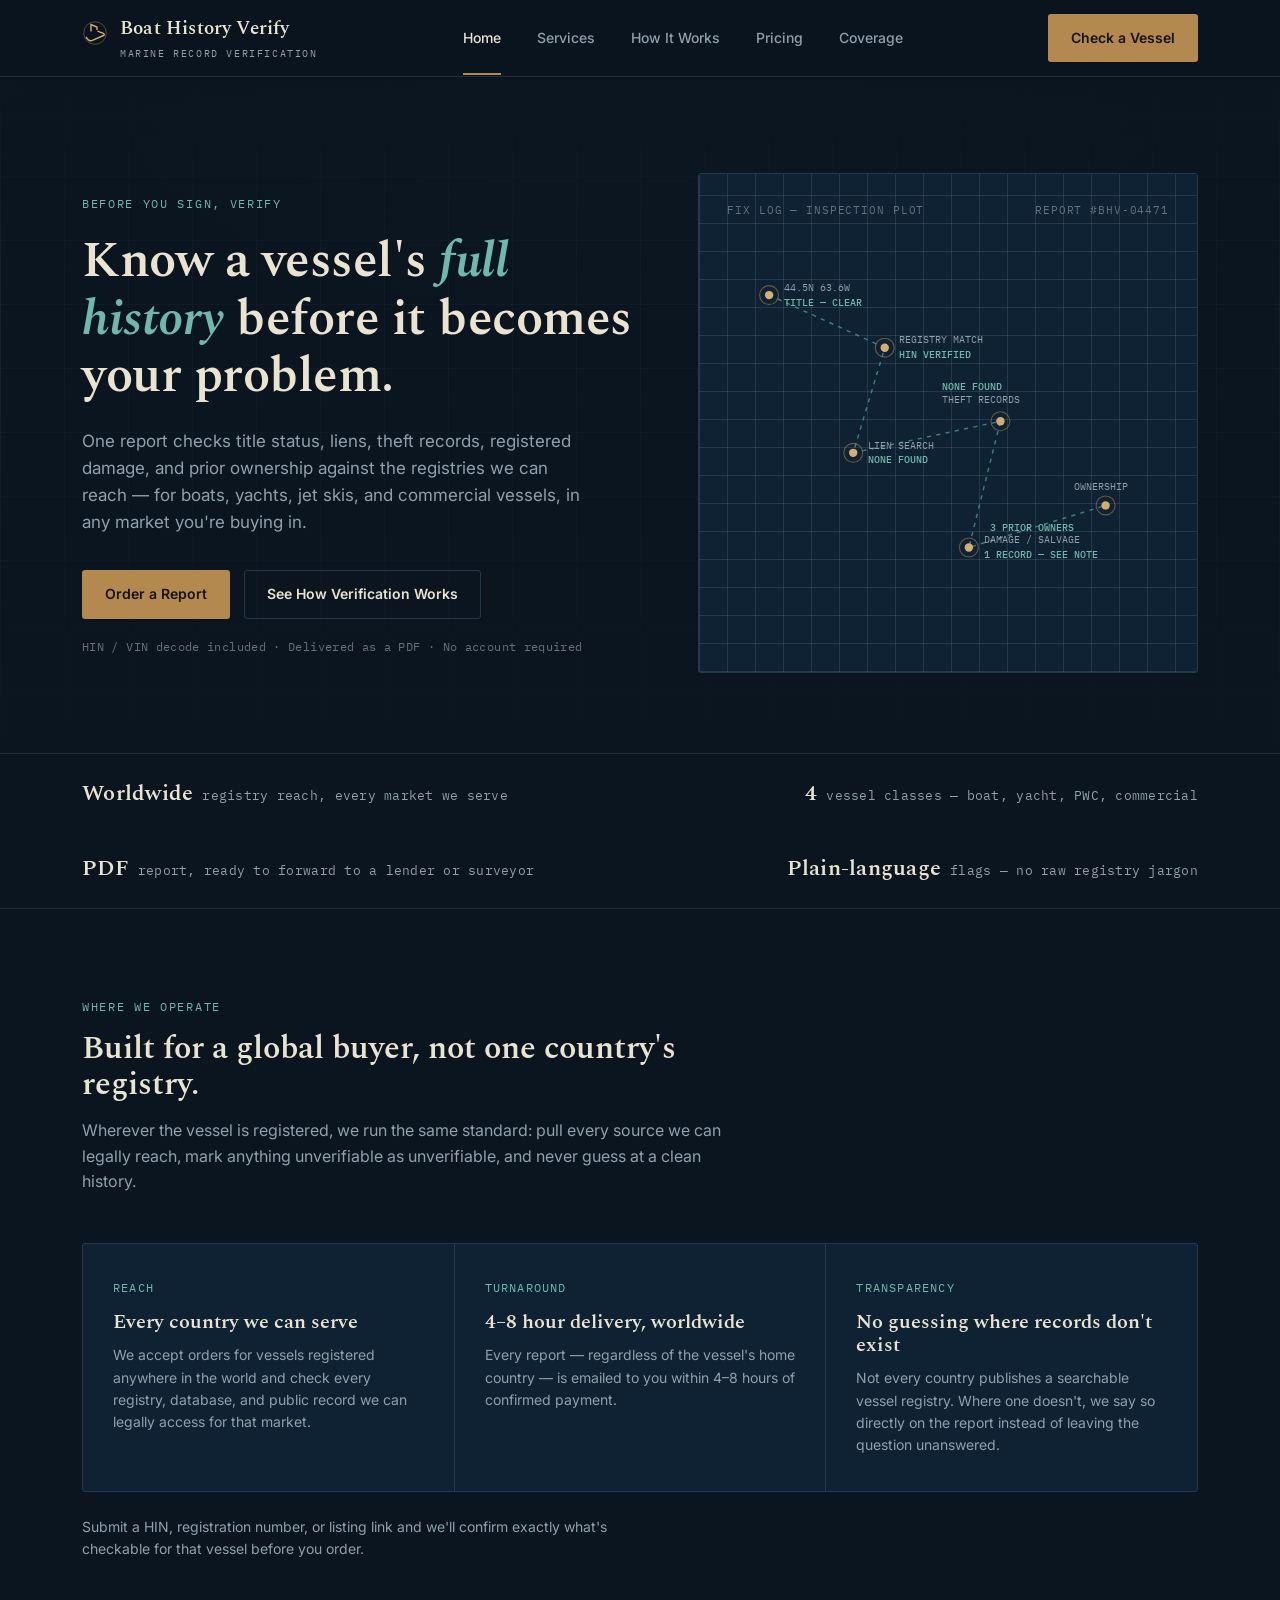
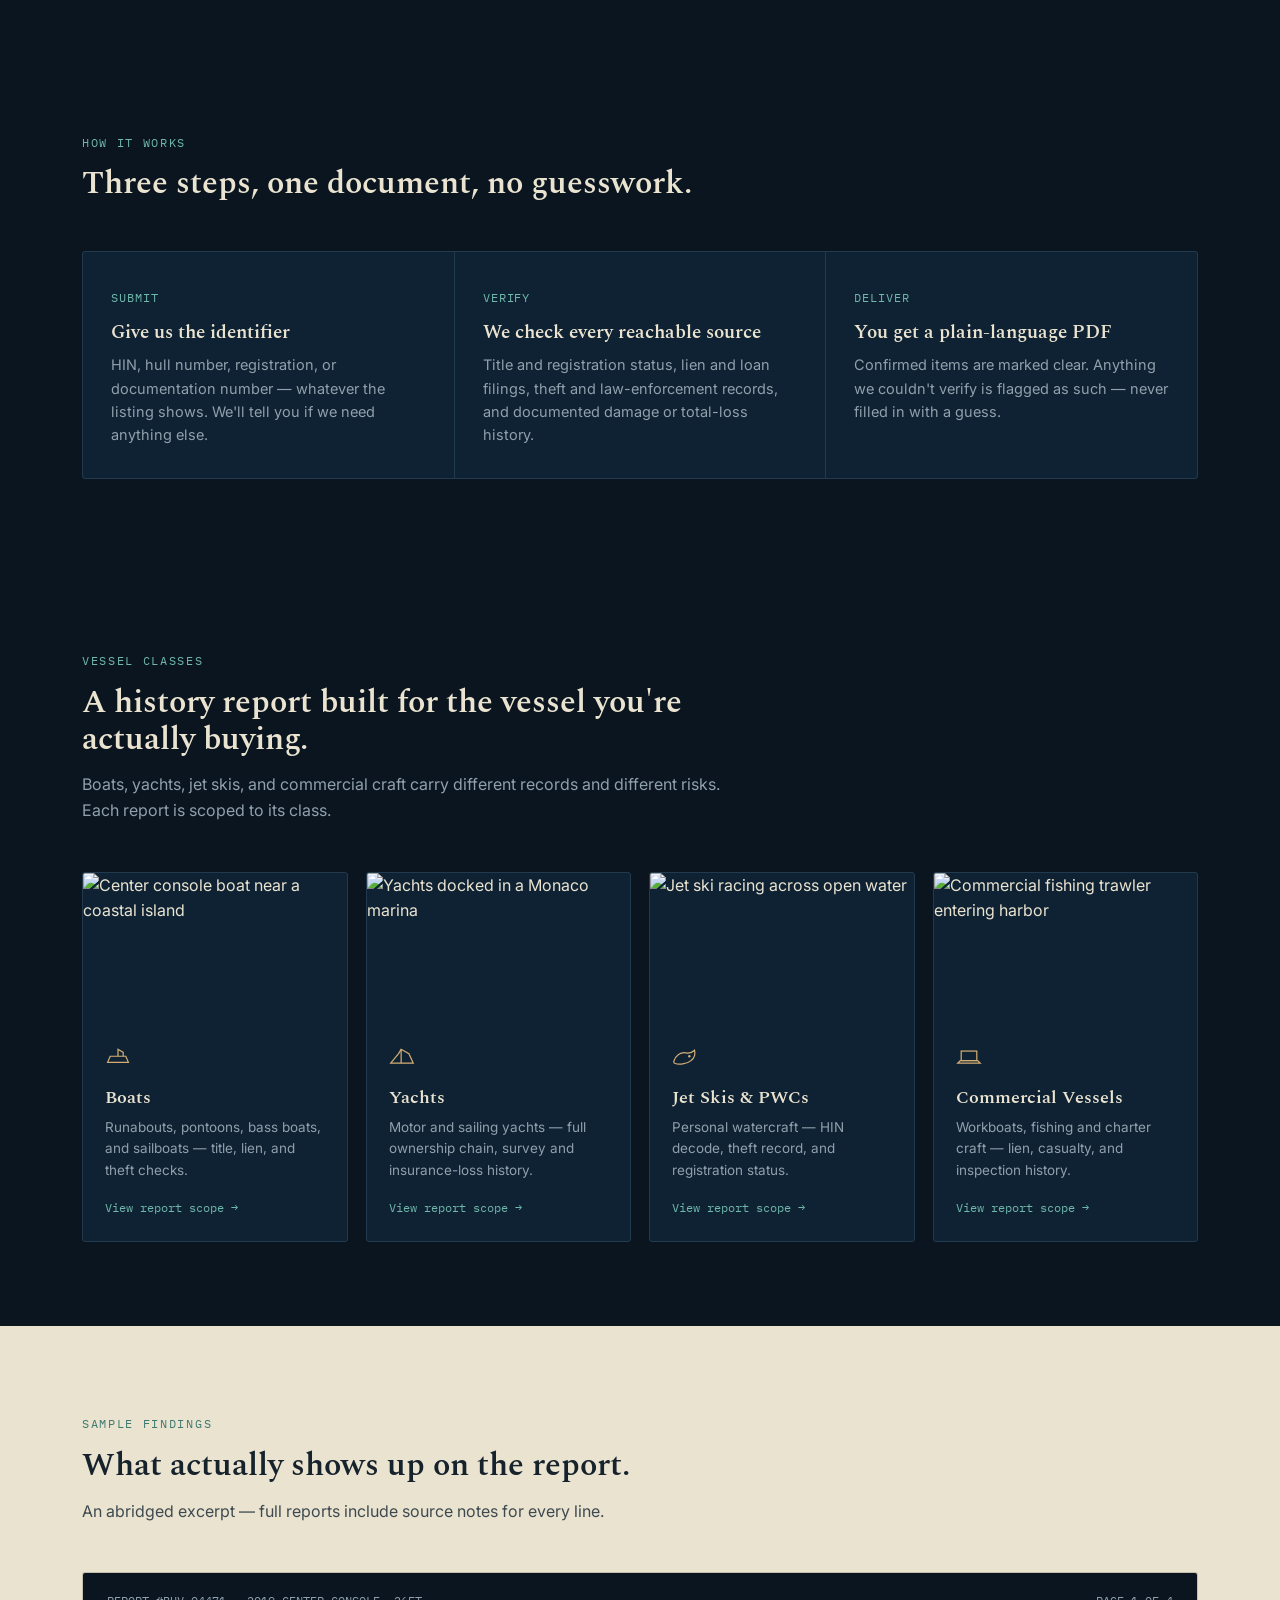
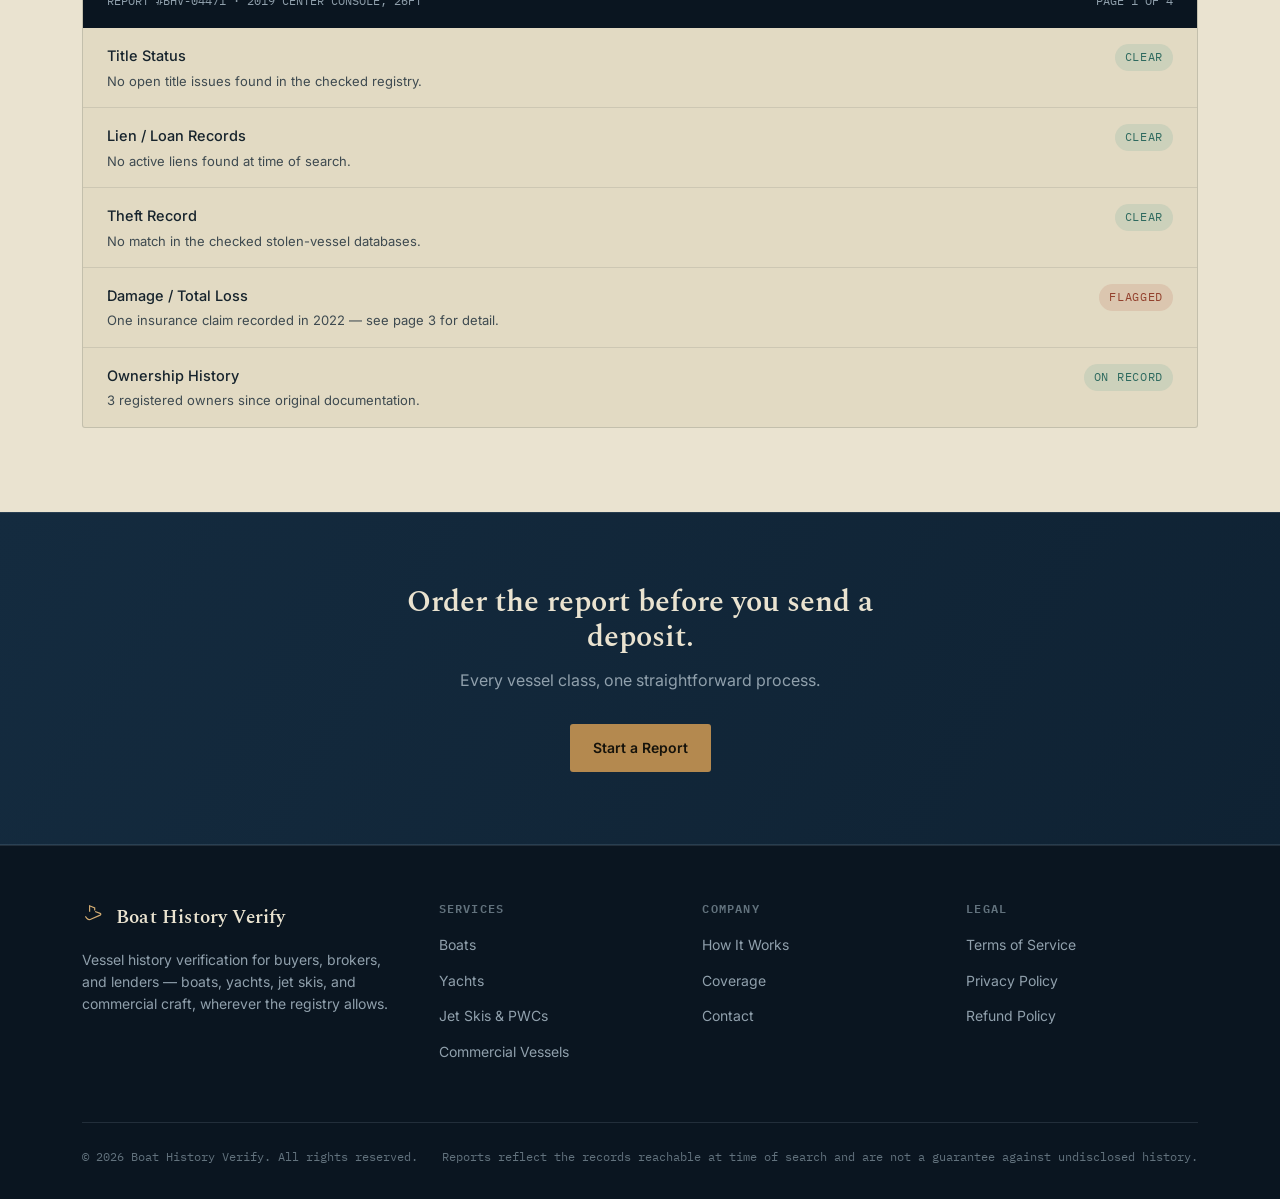
==== commit 2d797565: "Add files via upload" ====
--- a/index.html
+++ b/index.html
@@ -119,47 +119,32 @@
   </div>
 </div>
 
-<section class="section on-paper" id="coverage">
+<section class="section" id="coverage">
   <div class="wrap">
     <div class="section-head">
       <span class="eyebrow">Where we operate</span>
       <h2>Built for a global buyer, not one country's registry.</h2>
-      <p>Wherever a vessel is registered, we work from the same standard: pull every source we can legally reach for that market, mark anything unverifiable as unverifiable, and never guess at a clean history.</p>
-    </div>
-
-    <div class="ledger">
-      <div class="ledger-row head">
-        <div class="ledger-cell">Region</div>
-        <div class="ledger-cell">Primary checks</div>
-        <div class="ledger-cell">Turnaround</div>
-        <div class="ledger-cell">Currency</div>
-      </div>
-      <div class="ledger-row">
-        <div class="ledger-cell">North America</div>
-        <div class="ledger-cell">HIN decode, title, lien, theft, salvage</div>
-        <div class="ledger-cell">Same day</div>
-        <div class="ledger-cell">USD / CAD</div>
-      </div>
-      <div class="ledger-row">
-        <div class="ledger-cell">United Kingdom</div>
-        <div class="ledger-cell">SSR transcript, stolen register, MAIB notices</div>
-        <div class="ledger-cell">1–2 business days</div>
-        <div class="ledger-cell">GBP</div>
-      </div>
-      <div class="ledger-row">
-        <div class="ledger-cell">EU &amp; EEA</div>
-        <div class="ledger-cell">National craft registers where public access exists</div>
-        <div class="ledger-cell">1–2 business days</div>
-        <div class="ledger-cell">EUR</div>
-      </div>
-      <div class="ledger-row">
-        <div class="ledger-cell">Rest of world</div>
-        <div class="ledger-cell">Manual registry lookup, case by case</div>
-        <div class="ledger-cell">Quoted on request</div>
-        <div class="ledger-cell">USD</div>
-      </div>
-    </div>
-    <p class="coverage-note">Not every country publishes a searchable vessel registry — where one doesn't exist, we say so on the report instead of leaving the question unanswered. Submit a HIN, registration number, or listing link and we'll confirm exactly what's checkable for that vessel before you order.</p>
+      <p>Wherever the vessel is registered, we run the same standard: pull every source we can legally reach, mark anything unverifiable as unverifiable, and never guess at a clean history.</p>
+    </div>
+
+    <div class="coverage-grid">
+      <div class="coverage-card">
+        <div class="num">Reach</div>
+        <h3>Every country we can serve</h3>
+        <p>We accept orders for vessels registered anywhere in the world and check every registry, database, and public record we can legally access for that market.</p>
+      </div>
+      <div class="coverage-card">
+        <div class="num">Turnaround</div>
+        <h3>4–8 hour delivery, worldwide</h3>
+        <p>Every report — regardless of the vessel's home country — is emailed to you within 4–8 hours of confirmed payment.</p>
+      </div>
+      <div class="coverage-card">
+        <div class="num">Transparency</div>
+        <h3>No guessing where records don't exist</h3>
+        <p>Not every country publishes a searchable vessel registry. Where one doesn't, we say so directly on the report instead of leaving the question unanswered.</p>
+      </div>
+    </div>
+    <p class="coverage-note">Submit a HIN, registration number, or listing link and we'll confirm exactly what's checkable for that vessel before you order.</p>
   </div>
 </section>
 
--- a/styles.css
+++ b/styles.css
@@ -829,6 +829,54 @@
 }
 .order-steps span.active{ color: var(--brass-lt); border-color: var(--brass); }
 
+/* ---------- coverage cards (replaces the old ledger table) ---------- */
+.coverage-grid{
+  display: grid;
+  grid-template-columns: repeat(3, 1fr);
+  gap: 1px;
+  background: var(--line);
+  border: 1px solid var(--line);
+  border-radius: var(--radius);
+  overflow: hidden;
+}
+.coverage-card{
+  background: var(--ink-2);
+  padding: 34px 30px;
+}
+.coverage-card .num{
+  font-family: var(--mono);
+  font-size: 12px;
+  letter-spacing: 0.1em;
+  color: var(--verdigris-lt);
+  text-transform: uppercase;
+}
+.coverage-card h3{
+  color: var(--paper);
+  font-size: 20px;
+  margin-top: 14px;
+}
+.coverage-card p{
+  margin-top: 10px;
+  color: var(--fog);
+  font-size: 14px;
+}
+.coverage-note{
+  margin-top: 24px;
+  font-size: 14px;
+  color: var(--fog);
+  max-width: 66ch;
+}
+
+/* ---------- Whop embedded checkout ---------- */
+.whop-embed-wrap{
+  background: var(--ink-2);
+  border: 1px solid var(--line);
+  border-radius: var(--radius);
+  padding: 24px;
+  min-height: 420px;
+}
+.whop-embed-wrap[hidden]{ display: none; }
+
 /* ---------- reveal-on-scroll ---------- */
 .reveal{ opacity: 0; transform: translateY(14px); transition: opacity 0.6s ease, transform 0.6s ease; }
 .reveal.is-visible{ opacity: 1; transform: translateY(0); }
@@ -839,6 +887,7 @@
   .hero h1{ font-size: 38px; }
   .vessel-grid{ grid-template-columns: repeat(2, 1fr); }
   .process-grid{ grid-template-columns: 1fr; }
+  .coverage-grid{ grid-template-columns: 1fr; }
   .footer-grid{ grid-template-columns: 1fr 1fr; }
   .ledger-row{ grid-template-columns: 1fr 1fr; }
   .plate-top{ grid-template-columns: 1fr; }
